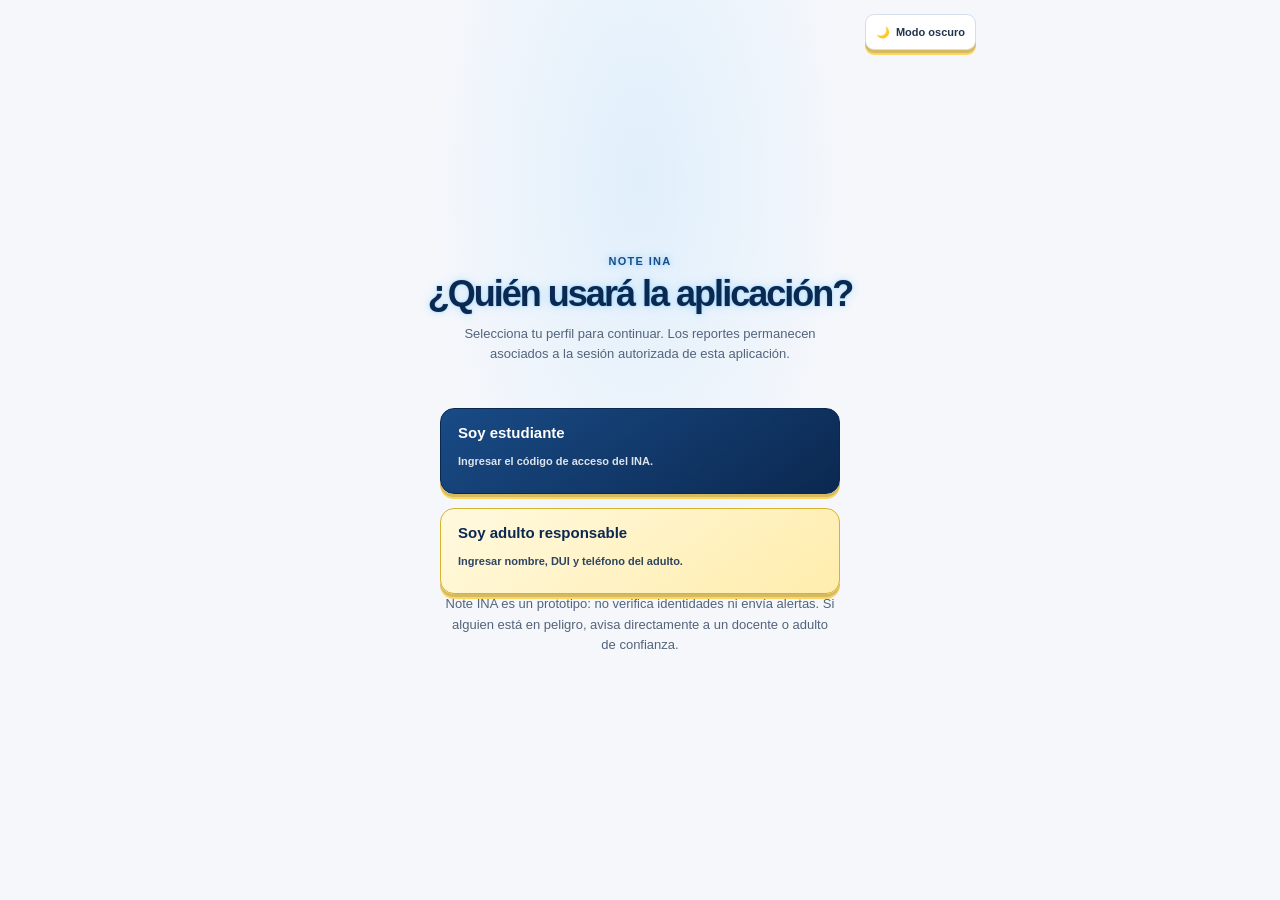
==== index.html @ e7e2a754 "Publish Note INA mobile app Upload the mobile-ready app and GitHub Pages setup instructions." ====
<!doctype html>
<html lang="es">
  <head>
    <meta charset="utf-8">
    <meta name="viewport" content="width=device-width, initial-scale=1">
    <meta name="theme-color" content="#123b70">
    <meta name="description" content="Registra y consulta reportes de problemas en el Instituto Nacional de Apopa.">
    <title>Note INA | Instituto Nacional de Apopa</title>
<style>
:root {
  color-scheme: light;
  font-family: "DM Sans", "Segoe UI", sans-serif;
  color: #17243a;
  background: #f5f7fb;
  font-synthesis: none;
  text-rendering: optimizeLegibility;
  --blue: #123b70;
  --blue-dark: #0b2850;
  --yellow: #ffc928;
  --neon-blue: #28a9ff;
  --neon-yellow: #ffe15a;
  --muted: #65738a;
  --line: #e5eaf1;
  --white: #fff;
}

:root[data-theme="dark"] {
  color-scheme: dark;
  color: #e7edf7;
  background: #0c1422;
  --blue: #70baff;
  --muted: #a6b5c9;
  --line: #2a384c;
  --white: #151f30;
}

* {
  box-sizing: border-box;
}

body {
  min-width: 320px;
  margin: 0;
}

button,
select,
textarea {
  font: inherit;
}

button {
  cursor: pointer;
  box-shadow: 0 3px 0 rgb(11 40 80 / 16%), 0 5px 0 rgb(255 201 40 / 72%);
  transform-style: preserve-3d;
  transition: transform 160ms ease, box-shadow 160ms ease, filter 160ms ease;
}

a[href] {
  transform-style: preserve-3d;
  transition: transform 160ms ease, filter 160ms ease;
}

button:disabled {
  box-shadow: none;
}

button:focus-visible {
  outline: 3px solid var(--blue);
  outline-offset: 3px;
}

a[href]:focus-visible {
  outline: 3px solid var(--blue);
  outline-offset: 3px;
}

button:not(:disabled):hover {
  filter: brightness(1.04);
  transform: perspective(650px) translateY(-2px) rotateX(4deg);
}

a[href]:hover {
  filter: brightness(1.04);
  transform: perspective(650px) translateY(-2px) rotateX(4deg);
}

button:not(:disabled):active {
  filter: brightness(0.97);
  transform: perspective(650px) translateY(2px) rotateX(-7deg) scale(0.98);
  transition-duration: 70ms;
}

a[href]:active {
  filter: brightness(0.97);
  transform: perspective(650px) translateY(2px) rotateX(-7deg) scale(0.98);
}

button.action-feedback:not(:disabled),
a.action-feedback {
  animation: button-tap-3d 360ms ease-out;
}

@keyframes button-tap-3d {
  0% {
    transform: perspective(650px) translateY(1px) rotateX(-8deg) scale(0.98);
  }

  55% {
    transform: perspective(650px) translateY(-3px) rotateX(5deg) scale(1.015);
  }

  100% {
    transform: perspective(650px) translateY(0) rotateX(0) scale(1);
  }
}

.splash-screen {
  position: fixed;
  z-index: 10;
  inset: 0;
  overflow: hidden;
  display: flex;
  flex-direction: column;
  align-items: center;
  justify-content: center;
  background:
    radial-gradient(ellipse at 50% 43%, rgb(26 79 136 / 72%), transparent 37%),
    radial-gradient(ellipse at 50% 100%, rgb(15 55 102 / 82%), transparent 50%),
    linear-gradient(155deg, #0b2850, #071d38 75%);
  color: #fff;
  perspective: 1000px;
}

.role-screen {
  position: relative;
  display: flex;
  min-height: 100vh;
  flex-direction: column;
  align-items: center;
  justify-content: center;
  padding: 64px 18px 32px;
  background:
    radial-gradient(ellipse at 50% 20%, rgb(40 169 255 / 10%), transparent 42%),
    #f5f7fb;
  text-align: center;
}

.role-screen[hidden] {
  display: none;
}

.role-screen > .theme-toggle {
  position: absolute;
  top: max(14px, env(safe-area-inset-top));
  right: max(14px, env(safe-area-inset-right));
}

.role-screen h1 {
  margin-bottom: 10px;
  font-size: clamp(27px, 7vw, 36px);
}

.role-screen > p:not(.eyebrow) {
  max-width: 390px;
  margin: 0 0 22px;
  color: #53647b;
  font-size: 13px;
  line-height: 1.55;
}

.role-choice-list {
  display: grid;
  width: min(100%, 400px);
  gap: 14px;
}

.role-choice {
  display: grid;
  min-height: 86px;
  justify-items: start;
  gap: 5px;
  padding: 15px 17px;
  border: 1px solid #d6b22e;
  border-radius: 14px;
  background: linear-gradient(145deg, #fff9df, #ffedac);
  color: var(--blue-dark);
  text-align: left;
}

.role-choice[data-select-role="student"] {
  border-color: #0b2850;
  background: linear-gradient(145deg, #194b86, var(--blue-dark));
  color: #fff;
}

.role-choice strong {
  font-size: 15px;
}

.role-choice span {
  font-size: 11px;
  font-weight: 600;
  line-height: 1.45;
  opacity: 0.86;
}

.role-note {
  max-width: 400px;
  margin: 18px 0 0;
  color: #65738a;
  font-size: 10px;
  line-height: 1.5;
}

.splash-screen::before,
.splash-screen::after {
  position: absolute;
  top: calc(50% - 65px);
  left: 50%;
  width: 220px;
  height: 220px;
  border: 1px solid rgb(255 201 40 / 22%);
  border-radius: 50%;
  content: "";
  pointer-events: none;
  transform: translate(-50%, -50%);
}

.splash-screen::before {
  box-shadow: 0 0 55px rgb(255 201 40 / 12%), inset 0 0 45px rgb(255 201 40 / 8%);
  animation: splash-ring-breathe 3.2s ease-in-out infinite;
}

.splash-screen::after {
  width: 188px;
  height: 188px;
  border-color: rgb(255 255 255 / 15%);
  animation: splash-ring-rotate 12s linear infinite;
}

.splash-screen > * {
  position: relative;
  z-index: 1;
}

.splash-screen img {
  width: 82px;
  height: auto;
  margin: 0 0 12px;
  border-radius: 0;
  background: transparent;
  filter:
    drop-shadow(0 9px 0 rgb(4 18 38 / 40%))
    drop-shadow(0 14px 13px rgb(0 0 0 / 32%))
    drop-shadow(0 0 15px rgb(255 201 40 / 25%));
  animation: splash-logo-float 3.2s ease-in-out infinite;
  transform-style: preserve-3d;
}

.splash-screen[hidden] {
  display: none;
}

.splash-screen strong {
  font-family: Manrope, sans-serif;
  font-size: 25px;
  letter-spacing: 0.01em;
  text-shadow:
    0 0 5px rgb(255 255 255 / 55%),
    0 0 13px rgb(40 169 255 / 72%),
    0 0 25px rgb(40 169 255 / 42%),
    0 3px 0 rgb(0 0 0 / 18%);
}

.splash-screen > span {
  margin-top: 5px;
  color: #e2edff;
  font-size: 12px;
  text-shadow: 0 0 8px rgb(40 169 255 / 72%), 0 0 17px rgb(40 169 255 / 35%);
}

.splash-message {
  min-height: 36px;
  max-width: min(290px, calc(100vw - 40px));
  margin: 22px 0 0;
  color: #fff3c4;
  font-size: 13px;
  font-weight: 700;
  line-height: 1.45;
  text-align: center;
  text-wrap: balance;
  text-shadow:
    0 0 5px rgb(255 255 255 / 32%),
    0 0 12px rgb(255 201 40 / 72%),
    0 0 24px rgb(255 201 40 / 35%);
  animation: splash-message-in 500ms ease both;
}

.splash-message.is-changing {
  animation: splash-message-in 500ms ease both;
}

.loading-track {
  width: 160px;
  height: 5px;
  margin-top: 20px;
  overflow: hidden;
  border: 1px solid rgb(255 255 255 / 16%);
  border-radius: 8px;
  background: rgb(255 255 255 / 20%);
  box-shadow: 0 5px 16px rgb(0 0 0 / 18%);
}

.loading-track span {
  display: block;
  width: 100%;
  height: 100%;
  transform: scaleX(0);
  transform-origin: left;
  animation: loading-progress 2.25s cubic-bezier(0.22, 0.61, 0.36, 1) forwards;
  background: linear-gradient(90deg, #ffb800, #ffe27a, #ffc928);
  box-shadow: 0 0 12px rgb(255 201 40 / 70%);
}

@keyframes loading-progress {
  to {
    transform: scaleX(1);
  }
}

@keyframes splash-logo-float {
  0%,
  100% {
    transform: translateY(0) rotateY(-8deg) rotateX(2deg);
  }

  50% {
    transform: translateY(-7px) rotateY(8deg) rotateX(-2deg);
  }
}

@keyframes splash-ring-breathe {
  50% {
    opacity: 0.45;
    transform: translate(-50%, -50%) scale(1.08);
  }
}

@keyframes splash-ring-rotate {
  to {
    transform: translate(-50%, -50%) rotate(360deg);
  }
}

@keyframes splash-message-in {
  from {
    opacity: 0;
    transform: translateY(7px) rotateX(-12deg);
  }

  to {
    opacity: 1;
    transform: translateY(0) rotateX(0);
  }
}

.access-screen {
  display: flex;
  min-height: 100vh;
  flex-direction: column;
  align-items: center;
  justify-content: center;
  padding: 36px 18px;
}

main.access-screen {
  width: 100%;
  max-width: none;
  margin: 0;
}

.access-screen[hidden] {
  display: none;
}

.access-screen > img {
  width: 58px;
  height: auto;
  margin-bottom: 20px;
  border-radius: 0;
  background: transparent;
  filter: drop-shadow(0 3px 9px rgb(18 59 112 / 18%));
}

.access-screen > .eyebrow {
  margin-bottom: 7px;
  color: #174e89;
  text-shadow: 0 0 5px rgb(40 169 255 / 42%), 0 0 13px rgb(40 169 255 / 22%);
  text-align: center;
}

.access-screen > h1 {
  margin-bottom: 10px;
  font-size: clamp(28px, 7vw, 38px);
  color: #0b2850;
  text-shadow:
    0 0 2px rgb(40 169 255 / 50%),
    0 0 9px rgb(40 169 255 / 36%),
    0 0 19px rgb(40 169 255 / 20%);
  text-align: center;
}

.access-description {
  max-width: 390px;
  margin: 0 0 23px;
  color: #53647b;
  font-size: 13px;
  line-height: 1.6;
  text-shadow: 0 0 8px rgb(40 169 255 / 19%);
  text-align: center;
}

.access-card,
.teacher-access {
  width: min(100%, 430px);
  padding: 21px;
  border: 1px solid #e5eaf1;
  border-radius: 15px;
  background: #fff;
  box-shadow: 0 10px 32px rgb(22 46 80 / 5%);
}

.access-card input {
  width: 100%;
  height: 47px;
  margin: 0 0 9px;
  padding: 0 13px;
  border: 1px solid #dce3ec;
  border-radius: 10px;
  outline: 0;
  font: inherit;
  font-size: 13px;
}

.access-profile-fields[hidden] {
  display: none;
}

.access-profile-fields .field-label {
  margin-top: 11px;
}

.access-profile-fields .field-label:first-child {
  margin-top: 0;
}

.access-login-fields {
  margin-top: 16px;
  padding-top: 14px;
  border-top: 1px solid var(--line);
}

.access-login-fields .field-label {
  margin-top: 0;
}

.access-back-button {
  margin-top: 11px;
  padding: 7px 10px;
  border: 1px solid #d5deea;
  border-radius: 8px;
  background: #fff;
  color: #52647d;
  font-size: 10px;
  font-weight: 800;
}

.access-card input:focus {
  border-color: #5d83b3;
  box-shadow: 0 0 0 3px rgb(44 97 159 / 12%);
}

.access-hint {
  margin: 0 0 16px;
  color: #78869a;
  font-size: 10px;
  line-height: 1.55;
}

.teacher-access {
  display: flex;
  align-items: flex-start;
  gap: 11px;
  margin-top: 13px;
  background: #f8fafd;
  box-shadow: none;
}

.teacher-lock {
  font-size: 17px;
}

.teacher-access h2 {
  margin: 0 0 5px;
  color: #344660;
  font-size: 13px;
}

.teacher-access p {
  margin: 0;
  color: #718096;
  font-size: 10px;
  line-height: 1.55;
}

.teacher-open-button {
  margin-top: 10px;
  padding: 8px 10px;
  border: 1px solid #e9c444;
  border-radius: 8px;
  background: linear-gradient(145deg, #fff9df, #ffedac);
  color: var(--blue-dark);
  font: inherit;
  font-size: 11px;
  font-weight: 800;
}

.pending-tag {
  flex: 0 0 auto;
  padding: 4px 7px;
  border-radius: 12px;
  background: #fff4d4;
  color: #805b00;
  font-size: 9px;
  font-weight: 800;
}

.prototype-note {
  max-width: 430px;
  margin: 14px 0 0;
  color: #7b8798;
  font-size: 10px;
  line-height: 1.5;
  text-align: center;
}

.qr-access-card {
  display: grid;
  grid-template-columns: 120px minmax(0, 1fr);
  align-items: center;
  gap: 16px;
  width: min(100%, 430px);
  margin-top: 14px;
  padding: 16px;
  border: 1px solid #e5eaf1;
  border-radius: 15px;
  background: #fff;
  box-shadow: 0 10px 32px rgb(22 46 80 / 5%);
  text-align: left;
}

.qr-image-frame {
  display: grid;
  width: 120px;
  height: 120px;
  place-items: center;
  border: 1px solid #e5eaf1;
  border-radius: 10px;
  background: #fff;
}

.qr-image-frame img {
  display: block;
  width: 110px;
  height: 110px;
  image-rendering: pixelated;
}

.qr-image-frame img[hidden] {
  display: none;
}

.qr-placeholder {
  padding: 9px;
  color: #65738a;
  font-size: 9px;
  line-height: 1.45;
  text-align: center;
}

.qr-card-copy h2 {
  margin: 0 0 6px;
  color: #20344f;
  font-size: 14px;
}

.qr-card-copy p {
  margin: 0;
  color: #65738a;
  font-size: 10px;
  line-height: 1.55;
}

.qr-url-field {
  width: 100%;
  min-width: 0;
  margin-top: 8px;
  padding: 7px 8px;
  border: 1px solid #dce3ec;
  border-radius: 7px;
  color: #52647d;
  font: inherit;
  font-size: 9px;
}

.qr-copy-button {
  min-height: 34px;
  margin-top: 7px;
  padding: 7px 9px;
  border: 1px solid #b7cbe1;
  border-radius: 8px;
  background: #f4f8fc;
  color: #204e80;
  font-size: 10px;
  font-weight: 800;
}

.qr-status {
  min-height: 0;
  margin-top: 7px !important;
  color: #65738a !important;
  font-size: 9px !important;
}

.qr-status.is-error {
  color: #b42332 !important;
}

.site-header {
  height: 76px;
  padding: 0 max(22px, calc((100% - 1040px) / 2));
  display: flex;
  align-items: center;
  justify-content: space-between;
  background: var(--white);
  border-bottom: 1px solid #edf0f5;
}

.brand {
  display: inline-flex;
  align-items: center;
  gap: 11px;
  color: inherit;
  text-decoration: none;
}

.brand img {
  display: block;
  width: 44px;
  height: auto;
  object-fit: contain;
}

.brand span {
  display: grid;
  gap: 2px;
}

.brand strong {
  color: var(--blue-dark);
  font-family: Manrope, sans-serif;
  font-size: 16px;
  line-height: 1.1;
  text-shadow: 0 0 8px rgb(40 169 255 / 24%);
}

.brand small {
  color: var(--muted);
  font-size: 11px;
}

.header-tag {
  padding: 8px 12px;
  border-radius: 20px;
  background: #f0f4fa;
  color: var(--blue);
  font-size: 12px;
  font-weight: 700;
}

.header-actions {
  display: flex;
  align-items: center;
  gap: 10px;
}

.sign-out-button {
  padding: 7px 10px;
  border: 1px solid #f0ca53;
  border-radius: 8px;
  background: linear-gradient(145deg, #fff9df, #ffedac);
  color: var(--blue-dark);
  font-size: 11px;
  font-weight: 700;
}

.theme-toggle {
  display: inline-flex;
  min-height: 36px;
  align-items: center;
  justify-content: center;
  gap: 6px;
  padding: 7px 10px;
  border: 1px solid #d5deea;
  border-radius: 9px;
  background: #fff;
  color: #20344f;
  font-size: 11px;
  font-weight: 800;
  white-space: nowrap;
}

.access-screen > .theme-toggle {
  position: fixed;
  z-index: 2;
  top: max(14px, env(safe-area-inset-top));
  right: max(14px, env(safe-area-inset-right));
}

main {
  width: min(100% - 32px, 700px);
  margin: 0 auto;
}

.intro {
  padding: 44px 8px 25px;
}

.eyebrow {
  margin: 0 0 8px;
  color: #174e89;
  font-size: 11px;
  font-weight: 800;
  letter-spacing: 0.12em;
  text-transform: uppercase;
  text-shadow: 0 0 5px rgb(40 169 255 / 34%), 0 0 12px rgb(40 169 255 / 18%);
}

h1,
h2,
p {
  margin-top: 0;
}

h1,
h2 {
  font-family: Manrope, "Segoe UI", sans-serif;
}

h1 {
  margin-bottom: 12px;
  color: var(--blue-dark);
  font-size: clamp(34px, 8vw, 48px);
  letter-spacing: -0.055em;
  line-height: 1.08;
  text-shadow:
    0 0 2px rgb(40 169 255 / 48%),
    0 0 10px rgb(40 169 255 / 28%);
}

h1 span {
  color: #286fba;
  text-shadow:
    0 0 3px rgb(40 169 255 / 58%),
    0 0 12px rgb(40 169 255 / 32%);
}

.intro > p:last-child {
  max-width: 520px;
  margin-bottom: 0;
  color: #4e6078;
  font-size: 15px;
  line-height: 1.6;
  text-shadow: 0 0 9px rgb(40 169 255 / 17%);
}

.notice {
  display: flex;
  align-items: flex-start;
  gap: 12px;
  padding: 14px 16px;
  border: 1px solid #f4d77e;
  border-radius: 14px;
  background: #fff9e8;
  color: #624a0b;
}

.notice-icon {
  display: grid;
  width: 23px;
  height: 23px;
  flex: 0 0 23px;
  place-items: center;
  border-radius: 50%;
  background: var(--yellow);
  color: #332600;
  font-weight: 800;
}

.notice p {
  margin: 0;
  font-size: 12px;
  line-height: 1.55;
}

.notice strong {
  display: block;
  margin-bottom: 2px;
}

.tabs {
  display: flex;
  gap: 23px;
  margin-top: 29px;
  border-bottom: 1px solid var(--line);
}

.tab {
  display: inline-flex;
  align-items: center;
  gap: 8px;
  min-height: 44px;
  padding: 0 2px 12px;
  border: 0;
  border-bottom: 3px solid transparent;
  background: none;
  color: #7b8798;
  font-size: 13px;
  font-weight: 700;
  box-shadow: none;
  transform-style: preserve-3d;
  transition: color 160ms ease, transform 160ms ease, border-color 160ms ease;
}

.tab:active {
  transform: perspective(500px) rotateX(-8deg) translateY(2px);
}

.tab.action-feedback {
  animation: button-tap-3d 360ms ease-out;
}

.tab.is-active {
  border-bottom-color: var(--yellow);
  color: var(--blue-dark);
}

.tab-count {
  display: inline-grid;
  min-width: 21px;
  height: 21px;
  place-items: center;
  padding: 0 5px;
  border-radius: 12px;
  background: #eef2f8;
  color: var(--blue);
  font-size: 11px;
}

.panel {
  margin: 20px 0 50px;
  padding: 27px 28px 29px;
  border: 1px solid #e9edf3;
  border-radius: 19px;
  background: var(--white);
  box-shadow: 0 12px 35px rgb(22 46 80 / 5%);
}

.section-heading {
  display: flex;
  align-items: flex-start;
  justify-content: space-between;
  margin-bottom: 23px;
}

.section-heading h2 {
  margin: 0;
  color: #162d4d;
  font-size: 21px;
  letter-spacing: -0.035em;
  text-shadow: 0 0 7px rgb(40 169 255 / 22%);
}

.reporting-date {
  margin: 6px 0 0;
  color: #718096;
  font-size: 11px;
  font-weight: 600;
}

.step-mark {
  color: #dce3ed;
  font-family: Manrope, sans-serif;
  font-size: 23px;
  font-weight: 800;
}

.field-label,
.severity-field legend {
  display: block;
  margin: 0 0 8px;
  color: #273852;
  font-size: 12px;
  font-weight: 700;
}

select,
textarea {
  width: 100%;
  margin-bottom: 17px;
  border: 1px solid #dce3ec;
  border-radius: 10px;
  outline: 0;
  background: var(--white);
  color: #25354b;
  font-size: 13px;
  transition: border-color 0.15s, box-shadow 0.15s;
}

select,
textarea,
.access-card input {
  font-family: "DM Sans", "Segoe UI", sans-serif;
}

select {
  height: 47px;
  padding: 0 13px;
}

textarea {
  min-height: 98px;
  padding: 12px 13px;
  resize: vertical;
  line-height: 1.5;
}

select:focus,
textarea:focus {
  border-color: #5d83b3;
  box-shadow: 0 0 0 3px rgb(44 97 159 / 12%);
}

textarea::placeholder {
  color: #97a2b0;
}

.suggest-button {
  margin: -8px 0 9px;
  padding: 8px 10px;
  border: 1px solid #e9c444;
  border-radius: 8px;
  background: linear-gradient(145deg, #fff9df, #ffedac);
  color: var(--blue-dark);
  font-size: 11px;
  font-weight: 800;
}

.assistant-note,
.access-hint {
  color: #78869a;
  font-size: 10px;
  line-height: 1.55;
}

.assistant-note {
  margin: 0 0 20px;
}

.file-input {
  display: block;
  width: 100%;
  margin: 0 0 8px;
  padding: 10px;
  border: 1px dashed #bdc9d8;
  border-radius: 10px;
  background: #f8fafd;
  color: #52647d;
  font: inherit;
  font-size: 11px;
}

.photo-actions {
  display: grid;
  grid-template-columns: repeat(2, minmax(0, 1fr));
  gap: 9px;
  margin: 0 0 8px;
}

.photo-action-button {
  min-height: 43px;
  padding: 9px 12px;
  border: 1px solid #d8b52f;
  border-radius: 9px;
  background: linear-gradient(145deg, #fff9df, #ffe99a);
  color: var(--blue-dark);
  font-size: 11px;
  font-weight: 800;
}

#open-camera {
  border-color: var(--blue);
  background: linear-gradient(145deg, #194b86, var(--blue-dark));
  color: #fff;
}

.photo-action-button:disabled {
  cursor: wait;
  opacity: 0.65;
}

.camera-dialog {
  width: min(100% - 24px, 480px);
  max-height: min(90vh, 760px);
  padding: 20px;
  border: 1px solid #e5eaf1;
  border-radius: 16px;
  background: #fff;
  color: #17243a;
  box-shadow: 0 18px 60px rgb(11 40 80 / 25%);
}

.camera-dialog::backdrop {
  background: rgb(11 28 50 / 68%);
}

.camera-dialog-header {
  display: flex;
  align-items: flex-start;
  justify-content: space-between;
  gap: 12px;
}

.camera-dialog-header h2 {
  margin: 0 0 5px;
  color: var(--blue-dark);
  font-size: 19px;
}

.camera-dialog-header p,
.camera-status {
  color: #65738a;
  font-size: 11px;
  line-height: 1.5;
}

.camera-dialog-header p {
  margin: 0 0 14px;
}

.camera-close-button {
  min-width: 42px;
  min-height: 42px;
  border: 1px solid #e9c444;
  border-radius: 9px;
  background: linear-gradient(145deg, #fff9df, #ffedac);
  color: var(--blue-dark);
  font-size: 19px;
}

.camera-preview {
  position: relative;
  display: grid;
  min-height: 180px;
  max-height: 55vh;
  overflow: hidden;
  place-items: center;
  border-radius: 12px;
  background: #101722;
}

.camera-preview video {
  display: block;
  width: 100%;
  max-height: 55vh;
  object-fit: contain;
}

.camera-placeholder {
  padding: 20px;
  color: #fff;
  font-size: 12px;
  text-align: center;
}

.camera-status {
  min-height: 17px;
  margin: 10px 0;
}

.camera-status.is-error {
  color: #b42332;
  font-weight: 700;
}

.camera-dialog-actions {
  display: grid;
  grid-template-columns: 1fr 1fr;
  gap: 9px;
}

.camera-dialog-actions .button {
  min-height: 43px;
  font-size: 12px;
}

.camera-dialog-actions .button:disabled {
  cursor: not-allowed;
}

.needs-help-field {
  border-color: #f1c9c9;
  background: #fff8f7;
}

.needs-help-badge {
  flex: 0 0 auto;
  padding: 5px 8px;
  border-radius: 20px;
  background: #fff0ef;
  color: #a6222d;
  font-size: 10px;
  font-weight: 800;
}

.file-input:focus-visible,
.suggest-button:focus-visible,
.sign-out-button:focus-visible,
.whatsapp-link:focus-visible,
.share-photo-button:focus-visible,
.remove-photo:focus-visible {
  outline: 3px solid #658bb8;
  outline-offset: 2px;
}

.photo-preview-list,
.report-photo-grid {
  display: flex;
  flex-wrap: wrap;
  gap: 9px;
}

.photo-preview-list {
  margin: -3px 0 19px;
}

.photo-preview {
  position: relative;
  width: 78px;
  height: 78px;
}

.photo-preview img,
.report-photo-grid img {
  display: block;
  width: 78px;
  height: 78px;
  border: 1px solid #e4eaf1;
  border-radius: 9px;
  object-fit: cover;
}

.remove-photo {
  position: absolute;
  right: 3px;
  bottom: 3px;
  padding: 4px 6px;
  border: 0;
  border-radius: 6px;
  background: rgb(11 40 80 / 88%);
  color: white;
  font-size: 9px;
  font-weight: 700;
}

.access-hint {
  margin: -2px 0 12px;
}

.field-hint {
  display: flex;
  justify-content: space-between;
  gap: 10px;
  margin: -11px 1px 21px;
  color: #78869a;
  font-size: 10px;
}

.severity-field {
  margin: 0;
  padding: 0;
  border: 0;
}

.severity-options {
  display: grid;
  grid-template-columns: repeat(4, minmax(0, 1fr));
  gap: 9px;
  margin-top: 12px;
}

.severity-option {
  position: relative;
  cursor: pointer;
}

.severity-option input {
  position: absolute;
  width: 1px;
  height: 1px;
  opacity: 0;
}

.severity-card {
  display: flex;
  min-height: 83px;
  flex-direction: column;
  justify-content: center;
  padding: 10px;
  border: 1px solid #e6eaf0;
  border-radius: 11px;
  background: #fff;
  transition: border-color 0.15s, box-shadow 0.15s, transform 0.15s;
}

.severity-option input:checked + .severity-card {
  border-color: var(--blue);
  box-shadow: 0 0 0 2px rgb(255 201 40 / 65%), 0 5px 0 rgb(18 59 112 / 12%);
  transform: perspective(500px) translateY(-2px) rotateX(2deg);
}

.severity-option input:focus-visible + .severity-card {
  outline: 3px solid #345f96;
  outline-offset: 2px;
}

.severity-dot {
  width: 9px;
  height: 9px;
  margin-bottom: 7px;
  border-radius: 50%;
  background: currentColor;
}

.severity-card strong {
  font-size: 12px;
}

.severity-card small {
  margin-top: 3px;
  color: #78869a;
  font-size: 9px;
  line-height: 1.25;
}

.severity-low {
  color: #167348;
}

.severity-medium {
  color: #9a6900;
}

.severity-critical {
  color: #bd3037;
}

.severity-danger {
  color: #861d29;
}

.privacy-note {
  display: flex;
  gap: 8px;
  margin: 20px 0 16px;
  color: #67768b;
  font-size: 11px;
  line-height: 1.5;
}

.privacy-note span {
  flex: 0 0 auto;
}

.button {
  display: flex;
  width: 100%;
  min-height: 49px;
  align-items: center;
  justify-content: center;
  gap: 10px;
  border: 0;
  border-radius: 10px;
  font-size: 14px;
  font-weight: 800;
  transition: background 0.15s, transform 0.16s ease, box-shadow 0.16s ease;
}

.button-primary {
  border: 1px solid #08254a;
  background: linear-gradient(145deg, #194b86, var(--blue-dark));
  color: #fff;
  text-shadow: 0 0 5px rgb(255 255 255 / 55%), 0 0 12px rgb(40 169 255 / 58%);
  box-shadow: 0 4px 0 #071d38, 0 6px 0 var(--yellow), 0 10px 18px rgb(11 40 80 / 18%);
}

.button-primary:not(:disabled):hover {
  background: linear-gradient(145deg, #205995, #0b2850);
  box-shadow: 0 6px 0 #071d38, 0 8px 0 var(--yellow), 0 13px 20px rgb(11 40 80 / 20%);
}

.button:disabled {
  cursor: wait;
  opacity: 0.72;
}

.button-primary:disabled {
  box-shadow: none;
}

.form-message {
  min-height: 0;
  margin: 0;
  color: #176943;
  font-size: 12px;
  font-weight: 700;
  text-align: center;
}

.form-message:not(:empty) {
  padding-top: 12px;
}

.form-message.is-error {
  color: #b42332;
}

.local-note {
  margin: -11px 0 18px;
  color: #6b7789;
  font-size: 12px;
  line-height: 1.55;
}

.archive-count-note {
  margin: -7px 0 18px;
  color: #52647d;
  font-size: 10px;
  line-height: 1.5;
}

.archive-count-note strong {
  color: var(--blue);
}

.workflow-block {
  margin: 0 0 19px;
  padding: 14px;
  border: 1px solid #e6ebf2;
  border-radius: 12px;
  background: #f8fafd;
}

.workflow-label {
  margin: 0 0 11px;
  color: #344660;
  font-size: 11px;
  font-weight: 800;
}

.workflow-steps {
  display: grid;
  grid-template-columns: repeat(4, minmax(0, 1fr));
  gap: 7px;
  margin: 0;
  padding: 0;
  list-style: none;
}

.workflow-steps li {
  display: flex;
  align-items: center;
  gap: 5px;
  color: #53647b;
  font-size: 9px;
  font-weight: 700;
}

.workflow-steps li span {
  display: grid;
  width: 20px;
  height: 20px;
  flex: 0 0 20px;
  place-items: center;
  border-radius: 50%;
  background: #e5edf7;
  color: var(--blue);
  font-size: 9px;
}

.workflow-caption {
  margin: 10px 0 0;
  color: #77859a;
  font-size: 10px;
  line-height: 1.5;
}

.filter-row {
  display: flex;
  flex-wrap: wrap;
  gap: 7px;
  padding-bottom: 17px;
  border-bottom: 1px solid var(--line);
}

.filter-chip {
  padding: 7px 11px;
  border: 1px solid #e3e8ef;
  border-radius: 20px;
  background: #fff;
  color: #596980;
  font-size: 11px;
  font-weight: 700;
}

.filter-chip.is-selected {
  border-color: var(--blue-dark);
  background: linear-gradient(145deg, #194b86, var(--blue-dark));
  color: #fff;
  box-shadow: inset 0 -3px 0 var(--yellow), 0 3px 0 rgb(11 40 80 / 16%);
}

.report-list {
  display: grid;
  gap: 12px;
  padding-top: 15px;
}

.report-card {
  padding: 16px;
  border: 1px solid #e8ecf2;
  border-left: 4px solid var(--level-color);
  border-radius: 12px;
  background: #fff;
}

.report-card-top {
  display: flex;
  align-items: center;
  justify-content: space-between;
  gap: 10px;
}

.report-card h3 {
  margin: 0;
  color: #20344f;
  font-size: 14px;
}

.level-badge {
  flex: 0 0 auto;
  padding: 5px 8px;
  border-radius: 20px;
  background: var(--level-bg);
  color: var(--level-color);
  font-size: 10px;
  font-weight: 800;
}

.report-meta {
  margin: 8px 0;
  color: #718096;
  font-size: 10px;
}

.report-status {
  margin: 9px 0 -3px;
  color: #365a83;
  font-size: 10px;
  font-weight: 700;
}

.sync-status {
  margin: 7px 0;
  font-size: 10px;
  font-weight: 700;
}

.sync-pending {
  color: #805b00;
}

.sync-success {
  color: #176943;
}

.sync-error {
  color: #b42332;
}

.photo-unavailable {
  display: grid;
  width: 120px;
  min-height: 65px;
  place-items: center;
  border: 1px dashed #ccd5e1;
  border-radius: 9px;
  color: #718096;
  font-size: 10px;
}

.report-description {
  margin: 0;
  color: #45556b;
  font-size: 12px;
  line-height: 1.55;
  overflow-wrap: anywhere;
}

.report-code {
  display: inline-block;
  margin-top: 12px;
  color: #7a8798;
  font-size: 10px;
  font-weight: 700;
}

.report-photo-grid {
  margin-top: 12px;
}

.report-sharing {
  margin-top: 12px;
}

.share-photo-button {
  width: 100%;
  min-height: 39px;
  padding: 8px 12px;
  border: 1px solid #d8b52f;
  border-radius: 9px;
  background: linear-gradient(145deg, #fff9df, #ffedac);
  color: var(--blue-dark);
  font-size: 11px;
  font-weight: 800;
}

.whatsapp-links {
  display: flex;
  flex-wrap: wrap;
  gap: 8px;
  margin-top: 11px;
}

.whatsapp-link {
  display: inline-flex;
  min-height: 36px;
  align-items: center;
  justify-content: center;
  padding: 8px 10px;
  border: 1px solid #b9dfca;
  border-radius: 8px;
  background: #eef9f2;
  color: #176943;
  font-size: 10px;
  font-weight: 800;
  text-decoration: none;
}

.empty-state {
  padding: 30px 14px;
  color: #728096;
  text-align: center;
}

.empty-state strong {
  display: block;
  margin-bottom: 5px;
  color: #293b54;
  font-size: 14px;
}

.empty-state p {
  margin: 0;
  font-size: 12px;
}

.teacher-main {
  width: min(100% - 32px, 1120px);
  min-height: calc(100vh - 181px);
  padding-top: 38px;
}

.teacher-login {
  width: min(100%, 480px);
  margin: 7vh auto 54px;
}

.teacher-login h1,
.dashboard-title-row h1 {
  margin-bottom: 10px;
  color: var(--blue-dark);
  font-size: clamp(30px, 5vw, 42px);
}

.teacher-copy {
  max-width: 670px;
  color: #65738a;
  font-size: 13px;
  line-height: 1.6;
}

.dashboard-title-row {
  display: flex;
  align-items: flex-start;
  justify-content: space-between;
  gap: 18px;
  margin-bottom: 22px;
}

.dashboard-stats {
  display: grid;
  grid-template-columns: repeat(3, minmax(0, 1fr));
  gap: 12px;
  margin: 20px 0;
}

.stat-card {
  display: grid;
  gap: 8px;
  padding: 16px 18px;
  border: 1px solid #e5eaf1;
  border-radius: 13px;
  background: #fff;
}

.stat-card span {
  color: #66768c;
  font-size: 11px;
  font-weight: 600;
}

.stat-card strong {
  color: var(--blue-dark);
  font-size: 25px;
}

.teacher-filters {
  display: grid;
  grid-template-columns: 1fr 1fr 1.2fr 1.5fr 1.7fr auto;
  align-items: end;
  gap: 10px;
  margin: 0 0 19px;
  padding: 17px;
  border: 1px solid #e5eaf1;
  border-radius: 14px;
  background: #fff;
}

.filter-field {
  min-width: 0;
}

.filter-field label {
  display: block;
  margin: 0 0 6px;
  color: #364963;
  font-size: 10px;
  font-weight: 700;
}

.filter-field input,
.filter-field select,
.teacher-status-row select {
  width: 100%;
  min-width: 0;
  height: 40px;
  margin: 0;
  padding: 0 9px;
  border: 1px solid #dce3ec;
  border-radius: 8px;
  background: #fff;
  color: #25354b;
  font: inherit;
  font-size: 11px;
}

.filter-submit {
  min-height: 40px;
  padding: 0 13px;
  font-size: 11px;
  white-space: nowrap;
}

.teacher-report-list {
  display: grid;
  gap: 12px;
}

.teacher-report-card {
  padding: 18px;
}

.teacher-report-heading,
.teacher-status-row {
  display: flex;
  align-items: center;
  justify-content: space-between;
  gap: 12px;
}

.teacher-report-heading h2 {
  margin: 0;
  color: #20344f;
  font-size: 16px;
}

.teacher-student-ref {
  margin: 5px 0 10px;
  color: #77859a;
  font-size: 10px;
  overflow-wrap: anywhere;
}

.teacher-status-row {
  flex-wrap: wrap;
  margin-top: 13px;
}

.teacher-status-row .report-status {
  margin: 0;
}

.teacher-status-row select {
  width: min(100%, 180px);
}

.teacher-photo-actions {
  display: flex;
  flex-wrap: wrap;
  gap: 8px;
  margin-top: 12px;
}

.teacher-photo-button {
  min-height: 37px;
  padding: 7px 10px;
  border: 1px solid #d8b52f;
  border-radius: 8px;
  background: linear-gradient(145deg, #fff9df, #ffedac);
  color: var(--blue-dark);
  font-size: 10px;
  font-weight: 800;
}

.teacher-photo-button:disabled {
  opacity: 0.6;
}

.teacher-error {
  margin: 0 0 12px;
  color: #b42332;
  font-size: 12px;
}

.pagination {
  display: flex;
  align-items: center;
  justify-content: center;
  gap: 14px;
  margin: 19px 0 45px;
  color: #65738a;
  font-size: 11px;
}

.pagination button:disabled {
  cursor: default;
  opacity: 0.5;
}

.level-badge.level-bajo {
  color: #167348;
  background: #e8f6ee;
}

.level-badge.level-medio {
  color: #9a6900;
  background: #fff5d6;
}

.level-badge.level-critico {
  color: #bd3037;
  background: #fff0ef;
}

.level-badge.level-peligro {
  color: #861d29;
  background: #fce9eb;
}

.report-flag-field {
  display: flex;
  align-items: flex-start;
  gap: 10px;
  margin: 2px 0 18px;
  padding: 13px;
  border: 1px solid #f1c9c9;
  border-radius: 11px;
  background: #fff8f7;
}

.ongoing-field input {
  width: 18px;
  height: 18px;
  flex: 0 0 18px;
  margin: 1px 0 0;
  accent-color: #b42332;
}

.ongoing-field label {
  color: #344660;
  font-size: 12px;
  font-weight: 800;
}

.ongoing-field p {
  margin: 4px 0 0;
  color: #6b7789;
  font-size: 10px;
  font-weight: 400;
  line-height: 1.5;
}

.incident-guidance {
  margin: -5px 0 17px;
  padding: 11px 12px;
  border-left: 3px solid #bd3037;
  border-radius: 7px;
  background: #fff0ef;
  color: #81232a;
  font-size: 11px;
  line-height: 1.5;
}

.teacher-error,
.teacher-main .sync-status {
  margin-top: 8px;
}

:root[data-theme="dark"] body {
  background: #0c1422;
}

:root[data-theme="dark"] .role-screen {
  background:
    radial-gradient(ellipse at 50% 20%, rgb(40 169 255 / 14%), transparent 42%),
    #0c1422;
}

:root[data-theme="dark"] .role-screen > p:not(.eyebrow),
:root[data-theme="dark"] .role-note {
  color: #a6b5c9;
}

:root[data-theme="dark"] .access-screen > h1,
:root[data-theme="dark"] h1,
:root[data-theme="dark"] .section-heading h2,
:root[data-theme="dark"] .qr-card-copy h2,
:root[data-theme="dark"] .teacher-access h2,
:root[data-theme="dark"] .teacher-login h1,
:root[data-theme="dark"] .dashboard-title-row h1,
:root[data-theme="dark"] .teacher-report-heading h2,
:root[data-theme="dark"] .empty-state strong,
:root[data-theme="dark"] footer strong,
:root[data-theme="dark"] .report-card h3,
:root[data-theme="dark"] .brand strong {
  color: #e5f1ff;
}

:root[data-theme="dark"] .access-screen > .eyebrow,
:root[data-theme="dark"] .eyebrow {
  color: #8bcaff;
}

:root[data-theme="dark"] .access-description,
:root[data-theme="dark"] .intro > p:last-child,
:root[data-theme="dark"] .teacher-copy,
:root[data-theme="dark"] .report-description,
:root[data-theme="dark"] .workflow-steps li,
:root[data-theme="dark"] .ongoing-field label,
:root[data-theme="dark"] .teacher-access p,
:root[data-theme="dark"] .filter-field label {
  color: #c1ccdc;
}

:root[data-theme="dark"] .access-hint,
:root[data-theme="dark"] .assistant-note,
:root[data-theme="dark"] .prototype-note,
:root[data-theme="dark"] .qr-card-copy p,
:root[data-theme="dark"] .qr-placeholder,
:root[data-theme="dark"] .report-meta,
:root[data-theme="dark"] .report-code,
:root[data-theme="dark"] .reporting-date,
:root[data-theme="dark"] .field-hint,
:root[data-theme="dark"] .local-note,
:root[data-theme="dark"] .workflow-caption,
:root[data-theme="dark"] .teacher-student-ref,
:root[data-theme="dark"] .pagination,
:root[data-theme="dark"] footer p,
:root[data-theme="dark"] .empty-state,
:root[data-theme="dark"] .camera-dialog-header p,
:root[data-theme="dark"] .camera-status {
  color: #a6b5c9;
}

:root[data-theme="dark"] .access-card,
:root[data-theme="dark"] .teacher-access,
:root[data-theme="dark"] .qr-access-card,
:root[data-theme="dark"] .site-header,
:root[data-theme="dark"] .panel,
:root[data-theme="dark"] .report-card,
:root[data-theme="dark"] .stat-card,
:root[data-theme="dark"] .teacher-filters,
:root[data-theme="dark"] .camera-dialog,
:root[data-theme="dark"] .workflow-block,
:root[data-theme="dark"] .severity-card,
:root[data-theme="dark"] .file-input,
:root[data-theme="dark"] .filter-chip,
:root[data-theme="dark"] .filter-field input,
:root[data-theme="dark"] .filter-field select,
:root[data-theme="dark"] .teacher-status-row select,
:root[data-theme="dark"] .access-card input,
:root[data-theme="dark"] .qr-url-field,
:root[data-theme="dark"] footer {
  border-color: #2a384c;
  background-color: #151f30;
  color: #e7edf7;
}

:root[data-theme="dark"] .site-header,
:root[data-theme="dark"] footer {
  background: #101a2a;
}

:root[data-theme="dark"] .teacher-access {
  background: #121d2e;
}

:root[data-theme="dark"] .header-tag,
:root[data-theme="dark"] .tab-count,
:root[data-theme="dark"] .workflow-steps li span {
  background: #20334d;
  color: #d3e7ff;
}

:root[data-theme="dark"] .tabs,
:root[data-theme="dark"] footer {
  border-color: #2a384c;
}

:root[data-theme="dark"] .tab {
  color: #a6b5c9;
}

:root[data-theme="dark"] .tab.is-active {
  color: #e8f3ff;
}

:root[data-theme="dark"] .field-label,
:root[data-theme="dark"] .severity-field legend,
:root[data-theme="dark"] .workflow-label,
:root[data-theme="dark"] .stat-card span,
:root[data-theme="dark"] .ongoing-field p,
:root[data-theme="dark"] .archive-count-note,
:root[data-theme="dark"] .report-status {
  color: #c1ccdc;
}

:root[data-theme="dark"] select,
:root[data-theme="dark"] textarea,
:root[data-theme="dark"] .filter-field input,
:root[data-theme="dark"] .filter-field select,
:root[data-theme="dark"] .teacher-status-row select,
:root[data-theme="dark"] .access-card input,
:root[data-theme="dark"] .qr-url-field {
  border-color: #3a4b63;
  background: #101a2a;
  color: #e7edf7;
}

:root[data-theme="dark"] select:focus,
:root[data-theme="dark"] textarea:focus,
:root[data-theme="dark"] .access-card input:focus {
  border-color: #70baff;
  box-shadow: 0 0 0 3px rgb(112 186 255 / 20%);
}

:root[data-theme="dark"] textarea::placeholder {
  color: #8999af;
}

:root[data-theme="dark"] .notice {
  border-color: #775f25;
  background: #2b2618;
  color: #f3dfa0;
}

:root[data-theme="dark"] .needs-help-field,
:root[data-theme="dark"] .report-flag-field {
  border-color: #70404a;
  background: #2b1d26;
}

:root[data-theme="dark"] .needs-help-badge {
  background: #48232b;
  color: #ffb9bd;
}

:root[data-theme="dark"] .incident-guidance {
  border-left-color: #ff777f;
  background: #351e27;
  color: #ffd1d3;
}

:root[data-theme="dark"] .photo-unavailable {
  border-color: #3a4b63;
  color: #a6b5c9;
}

:root[data-theme="dark"] .qr-image-frame {
  border-color: #dce3ec;
  background: #fff;
}

:root[data-theme="dark"] .theme-toggle {
  border-color: #3a4b63;
  background: #1a283c;
  color: #e7edf7;
}

:root[data-theme="dark"] .access-back-button {
  border-color: #3a4b63;
  background: #1a283c;
  color: #c1ccdc;
}

:root[data-theme="dark"] .sign-out-button {
  color: #17243a;
}

:root[data-theme="dark"] .level-badge.level-bajo {
  background: #173a30;
  color: #8ee0b0;
}

:root[data-theme="dark"] .level-badge.level-medio {
  background: #3d321a;
  color: #f4d276;
}

:root[data-theme="dark"] .level-badge.level-critico {
  background: #3d2228;
  color: #ff9aa1;
}

:root[data-theme="dark"] .level-badge.level-peligro {
  background: #481d27;
  color: #ffb0ba;
}

:root[data-theme="dark"] .severity-low {
  color: #8ee0b0;
}

:root[data-theme="dark"] .severity-medium {
  color: #f4d276;
}

:root[data-theme="dark"] .severity-critical {
  color: #ff9aa1;
}

:root[data-theme="dark"] .severity-danger {
  color: #ffb0ba;
}

:root[data-theme="dark"] .severity-card small {
  color: #a6b5c9;
}

:root[data-theme="dark"] .form-message,
:root[data-theme="dark"] .sync-success {
  color: #8ee0b0;
}

:root[data-theme="dark"] .form-message.is-error,
:root[data-theme="dark"] .sync-error,
:root[data-theme="dark"] .camera-status.is-error,
:root[data-theme="dark"] .qr-status.is-error,
:root[data-theme="dark"] .teacher-error {
  color: #ff9aa1;
}

:root[data-theme="dark"] .sync-pending {
  color: #f4d276;
}

@media (max-width: 950px) {
  .teacher-filters {
    grid-template-columns: repeat(3, minmax(0, 1fr));
  }

  .filter-search {
    grid-column: span 2;
  }
}

[hidden] {
  display: none !important;
}

footer {
  display: flex;
  min-height: 105px;
  align-items: center;
  justify-content: center;
  gap: 12px;
  padding: 20px 16px;
  border-top: 1px solid #e6ebf2;
  background: #fff;
}

.footer-mark {
  display: grid;
  width: 38px;
  height: 38px;
  place-items: center;
  border-radius: 11px;
  background: var(--blue);
  box-shadow: inset 0 -4px 0 var(--yellow);
  color: #fff;
  font-size: 12px;
  font-weight: 800;
}

footer p {
  margin: 0;
  color: #728096;
  font-size: 10px;
  line-height: 1.5;
}

footer strong {
  color: #344660;
}

@media (max-width: 520px) {
  .access-screen {
    justify-content: flex-start;
    padding-top: max(35px, 8vh);
  }

  .teacher-access {
    padding: 16px 13px;
  }

  .qr-access-card {
    grid-template-columns: 92px minmax(0, 1fr);
    gap: 12px;
    padding: 13px;
  }

  .qr-image-frame {
    width: 92px;
    height: 92px;
  }

  .qr-image-frame img {
    width: 84px;
    height: 84px;
  }

  .teacher-main {
    width: min(100% - 24px, 1120px);
    padding-top: 24px;
  }

  .teacher-login {
    margin-top: 5vh;
  }

  .dashboard-title-row {
    flex-direction: column;
    gap: 8px;
  }

  .dashboard-stats {
    gap: 7px;
  }

  .stat-card {
    gap: 6px;
    padding: 12px 10px;
  }

  .stat-card span {
    font-size: 9px;
    line-height: 1.35;
  }

  .stat-card strong {
    font-size: 21px;
  }

  .teacher-filters {
    grid-template-columns: repeat(2, minmax(0, 1fr));
    padding: 13px;
  }

  .filter-search,
  .filter-submit {
    grid-column: 1 / -1;
  }

  .teacher-report-card {
    padding: 15px;
  }

  .pagination {
    gap: 8px;
  }

  .site-header {
    height: 67px;
    padding: 0 12px;
    gap: 8px;
  }

  .header-actions {
    gap: 6px;
  }

  .header-actions .theme-toggle {
    width: 36px;
    min-width: 36px;
    padding: 6px;
    font-size: 0;
  }

  .header-actions .theme-toggle .theme-toggle-icon {
    font-size: 15px;
  }

  .header-actions .sign-out-button {
    padding: 7px 8px;
  }

  main {
    width: min(100% - 28px, 700px);
  }

  .intro {
    padding: 34px 3px 21px;
  }

  .intro > p:last-child {
    font-size: 13px;
  }

  .notice {
    padding: 12px;
  }

  .tabs {
    gap: 18px;
    margin-top: 23px;
  }

  .panel {
    margin-top: 15px;
    padding: 22px 17px 23px;
    border-radius: 16px;
  }

  .section-heading h2 {
    font-size: 19px;
  }

  .severity-options {
    grid-template-columns: repeat(2, minmax(0, 1fr));
    gap: 8px;
  }

  .severity-card {
    min-height: 74px;
  }

  .severity-card small {
    font-size: 10px;
  }

  .workflow-steps {
    grid-template-columns: repeat(2, minmax(0, 1fr));
    row-gap: 10px;
  }
}

@media (prefers-reduced-motion: reduce) {
  *,
  *::before,
  *::after {
    scroll-behavior: auto !important;
    transition-duration: 0.01ms !important;
  }

  .loading-track span {
    transform: scaleX(1);
  }

  .splash-screen::before,
  .splash-screen::after,
  .splash-screen img,
  .splash-message,
  .loading-track span {
    animation: none !important;
  }

  button,
  a[href],
  button.action-feedback,
  .tab.action-feedback,
  a.action-feedback {
    animation: none !important;
    transform: none !important;
  }
}

</style>
</head>
  <body>
    <main class="role-screen" id="role-screen" aria-labelledby="role-title">
      <button class="theme-toggle" type="button" data-theme-toggle aria-pressed="false">
        <span class="theme-toggle-icon" aria-hidden="true">🌙</span>
        <span class="theme-toggle-label">Modo oscuro</span>
      </button>
      <p class="eyebrow">NOTE INA</p>
      <h1 id="role-title">¿Quién usará la aplicación?</h1>
      <p>Selecciona tu perfil para continuar. Los reportes permanecen asociados a la sesión autorizada de esta aplicación.</p>
      <p class="form-message" id="role-message" role="status" aria-live="polite"></p>
      <div class="role-choice-list">
        <button class="role-choice" type="button" data-select-role="student">
          <strong>Soy estudiante</strong>
          <span>Ingresar el código de acceso del INA.</span>
        </button>
        <button class="role-choice" type="button" data-select-role="adult">
          <strong>Soy adulto responsable</strong>
          <span>Ingresar nombre, DUI y teléfono del adulto.</span>
        </button>
      </div>
      <p class="role-note">Note INA es un prototipo: no verifica identidades ni envía alertas. Si alguien está en peligro, avisa directamente a un docente o adulto de confianza.</p>
    </main>
    <div class="splash-screen" id="splash-screen" role="status" aria-live="polite" hidden>
      <img src="[data-uri]" alt="" width="72" height="72">
      <strong>Note INA</strong>
      <span>Instituto Nacional de Apopa</span>
      <p class="splash-message" id="splash-message" aria-live="off">Tu voz ayuda a construir un INA más seguro.</p>
      <div class="loading-track"><span></span></div>
    </div>

    <main class="access-screen" id="access-screen" aria-labelledby="access-title" hidden>
      <button class="theme-toggle" type="button" data-theme-toggle aria-pressed="false">
        <span class="theme-toggle-icon" aria-hidden="true">🌙</span><span class="theme-toggle-label">Modo oscuro</span>
      </button>
      <img src="[data-uri]" alt="" width="58" height="58">
      <p class="eyebrow">Bienvenido a Note INA</p>
      <h1 id="access-title">¿Cómo ingresarás?</h1>
      <p class="access-description" id="access-description">Selecciona un perfil para mostrar los datos que solicita Note INA.</p>

      <form id="student-access-form" class="access-card" novalidate>
        <div class="access-profile-fields" id="student-fields" hidden>
          <div class="access-login-fields" id="student-code-fields" hidden>
            <label class="field-label" id="student-code-label" for="student-access-code">Código de acceso del INA</label>
            <input id="student-access-code" name="student-access-code" type="password" autocomplete="one-time-code" maxlength="48" pattern="[a-fA-F0-9]{48}" title="Ingresa el código de acceso de 48 caracteres entregado por el INA." hidden>
          </div>
        </div>
        <div class="access-profile-fields" id="adult-fields" hidden>
          <label class="field-label" for="adult-name">Nombre completo del adulto responsable</label>
          <input id="adult-name" name="adult-name" type="text" autocomplete="off" maxlength="100" required>
          <label class="field-label" for="adult-dui">DUI del adulto</label>
          <input id="adult-dui" name="adult-dui" type="text" inputmode="numeric" autocomplete="off" maxlength="10" pattern="[0-9]{8}-?[0-9]" title="Escribe los 9 dígitos del DUI; el guion es opcional." required>
          <label class="field-label" for="adult-phone">Número de teléfono</label>
          <input id="adult-phone" name="adult-phone" type="tel" autocomplete="tel" maxlength="25" required>
          <div class="access-login-fields" id="adult-login-fields" hidden>
            <label class="field-label" for="adult-email">Correo para recibir el enlace seguro</label>
            <input id="adult-email" name="adult-email" type="email" autocomplete="email" maxlength="254">
          </div>
        </div>
        <p class="access-hint" id="access-hint">No se verifican los datos. No ingreses información personal real: este prototipo no la envía a la institución.</p>
        <button class="button button-primary" id="access-submit" type="submit">Continuar <span aria-hidden="true">→</span></button>
        <p class="form-message" id="access-message" role="status" aria-live="polite"></p>
        <button class="access-back-button" id="change-role" type="button">← Cambiar tipo de usuario</button>
      </form>

      <section class="qr-access-card" aria-labelledby="qr-access-title">
        <div class="qr-image-frame">
          <img id="app-access-qr" alt="Código QR para abrir Note INA" referrerpolicy="no-referrer" hidden>
          <p class="qr-placeholder" id="qr-placeholder">Publica la aplicación en HTTPS para crear un QR que puedan abrir otros teléfonos.</p>
        </div>
        <div class="qr-card-copy">
          <h2 id="qr-access-title">Comparte Note INA</h2>
          <p id="qr-access-description">Al publicarla en internet aparecerá aquí un QR de acceso para compartir.</p>
          <input class="qr-url-field" id="app-public-url" type="text" readonly aria-label="Dirección pública de Note INA">
          <button class="qr-copy-button" id="copy-app-link" type="button" hidden>Copiar enlace</button>
          <p class="qr-status" id="qr-status" role="status" aria-live="polite"></p>
        </div>
      </section>
      <section class="teacher-access" aria-labelledby="teacher-access-title">
        <span class="teacher-lock" aria-hidden="true">🔒</span>
        <div>
          <h2 id="teacher-access-title">Acceso para maestros</h2>
          <p>El personal autorizado puede consultar y gestionar reportes de estudiantes y adultos responsables.</p>
          <button class="teacher-open-button" id="open-teacher-panel" type="button">Ver panel docente</button>
        </div>
        <span class="pending-tag">Acceso privado</span>
      </section>
      <p class="prototype-note" id="app-storage-note">Prototipo: los datos permanecen en este dispositivo y no se envían al instituto.</p>
    </main>

    <div id="app-shell" hidden>
    <header class="site-header">
      <a class="brand" href="#" aria-label="Note INA, inicio" data-tab-link="report">
        <img src="[data-uri]" alt="" width="44" height="44">
        <span><strong>Note INA</strong><small>Instituto Nacional de Apopa</small></span>
      </a>
      <div class="header-actions">
        <span class="header-tag" id="role-tag">Estudiante</span>
        <button class="theme-toggle" type="button" data-theme-toggle aria-pressed="false">
          <span class="theme-toggle-icon" aria-hidden="true">🌙</span><span class="theme-toggle-label">Modo oscuro</span>
        </button>
        <button class="sign-out-button" id="sign-out" type="button">Salir</button>
      </div>
    </header>

    <main>
      <section class="intro" aria-labelledby="page-title">
        <p class="eyebrow">Una comunidad que mejora</p>
        <h1 id="page-title">Hagamos del INA<br><span>un mejor lugar.</span></h1>
        <p>Reporta una situación sin adjuntar tu nombre ni correo. Tu lista se mantiene separada durante esta sesión.</p>
      </section>

      <section class="notice" aria-label="Aviso sobre reportes urgentes">
        <span class="notice-icon" aria-hidden="true">!</span>
        <p><strong>¿Hay peligro inmediato?</strong> Avísale ahora a un docente, coordinación o dirección. Esta aplicación no envía alertas en tiempo real.</p>
      </section>

      <nav class="tabs" aria-label="Secciones">
        <button class="tab is-active" type="button" data-tab="report" aria-selected="true">Nuevo reporte</button>
        <button class="tab" type="button" data-tab="list" aria-selected="false">Ver reportes <span class="tab-count" id="report-count">0</span></button>
      </nav>

      <section class="panel" id="report-panel" aria-labelledby="form-title">
        <div class="section-heading">
          <div>
            <p class="eyebrow">Cuéntanos qué sucede</p>
            <h2 id="form-title">Registrar un problema</h2>
          </div>
          <span class="step-mark" aria-hidden="true">01</span>
        </div>

        <form id="report-form">
          <div class="field-label" id="adult-linked-student-field" hidden>
            <label for="adult-linked-student">Estudiante vinculado a tu cuenta</label>
            <select id="adult-linked-student" name="adult-linked-student"></select>
          </div>
          <label class="field-label" for="category">¿Qué problema encontraste?</label>
          <select id="category" name="category" required>
            <option value="" disabled selected>Selecciona una categoría</option>
            <optgroup label="Convivencia y seguridad">
              <option>Burlas o insultos</option>
              <option>Acoso escolar</option>
              <option>Ciberacoso</option>
              <option>Pelea o agresión física</option>
              <option>Amenazas</option>
              <option>Discriminación</option>
              <option>Conflicto entre estudiantes</option>
              <option>Accidente o lesión</option>
              <option>Riesgo de seguridad</option>
            </optgroup>
            <optgroup label="Instalaciones y servicios">
              <option>Basureros y limpieza</option>
              <option>Baños</option>
              <option>Chalets</option>
              <option>Ruido</option>
              <option>Agua</option>
              <option>Infraestructura</option>
              <option>Electricidad</option>
              <option>Seguridad</option>
            </optgroup>
            <option>Otro</option>
          </select>
          <p class="incident-guidance" id="incident-guidance" role="status" aria-live="polite" hidden></p>

          <label class="field-label" for="location">¿En qué lugar del INA?</label>
          <select id="location" name="location" required>
            <option value="" disabled selected>Selecciona el lugar</option>
            <option>Baños</option>
            <option>Chalets</option>
            <option>Aulas</option>
            <option>Pasillos</option>
            <option>Patio o canchas</option>
            <option>Entrada</option>
            <option>Otro lugar</option>
          </select>

          <div class="report-flag-field needs-help-field">
            <input id="needs-immediate-help" name="needsImmediateHelp" type="checkbox">
            <div>
              <label for="needs-immediate-help">¿Alguien está herido o en peligro ahora?</label>
              <p>Márcalo para destacar la necesidad de ayuda en el reporte y al compartirlo. No envía una alerta automática; avisa en persona a un docente o adulto de confianza.</p>
            </div>
          </div>

          <label class="field-label" for="description">Describe brevemente lo que pasa</label>
          <textarea id="description" name="description" rows="4" maxlength="500" placeholder="Ej.: Los basureros del patio están llenos desde el recreo." required></textarea>
          <div class="field-hint"><span>No incluyas nombres, teléfonos ni datos personales.</span><span id="character-count">0/500</span></div>
          <button class="suggest-button" id="suggest-description" type="button">Crear borrador automático</button>
          <p class="assistant-note">Sugerencia local basada en los campos; no es IA ni envía datos fuera del dispositivo. Revísala antes de enviar.</p>

          <label class="field-label" for="photos">Fotos de evidencia (opcional)</label>
          <div class="photo-actions">
            <button class="photo-action-button" id="open-camera" type="button">Abrir cámara</button>
            <button class="photo-action-button" id="choose-photos" type="button">Elegir fotos</button>
          </div>
          <input id="photos" name="photos" class="file-input" type="file" accept="image/*" multiple hidden>
          <p class="access-hint">Hasta 3 fotos. Se reducen de tamaño y se guardan en este dispositivo; solo se comparten si tú eliges hacerlo.</p>
          <div class="photo-preview-list" id="photo-preview-list" aria-live="polite"></div>

          <fieldset class="severity-field">
            <legend class="field-label">¿Qué tan urgente es?</legend>
            <div class="severity-options">
              <label class="severity-option">
                <input type="radio" name="severity" value="bajo" required>
                <span class="severity-card severity-low"><span class="severity-dot"></span><strong>Bajo</strong><small>Puede esperar</small></span>
              </label>
              <label class="severity-option">
                <input type="radio" name="severity" value="medio">
                <span class="severity-card severity-medium"><span class="severity-dot"></span><strong>Medio</strong><small>Conviene atenderlo</small></span>
              </label>
              <label class="severity-option">
                <input type="radio" name="severity" value="critico">
                <span class="severity-card severity-critical"><span class="severity-dot"></span><strong>Crítico</strong><small>Requiere atención pronto</small></span>
              </label>
              <label class="severity-option">
                <input type="radio" name="severity" value="peligro">
                <span class="severity-card severity-danger"><span class="severity-dot"></span><strong>Peligro</strong><small>Riesgo inmediato</small></span>
              </label>
            </div>
          </fieldset>

          <p class="privacy-note"><span aria-hidden="true">🔒</span> El reporte no guarda tu correo ni nombre. Un código aleatorio temporal separa tu lista en este navegador y no se envía. Evita incluir nombres o fotos de personas sin permiso.</p>
          <button class="button button-primary" type="submit">Enviar reporte <span aria-hidden="true">→</span></button>
          <p class="form-message" id="form-message" role="status" aria-live="polite"></p>
        </form>
      </section>

      <section class="panel report-panel" id="list-panel" aria-labelledby="list-title" hidden>
        <div class="section-heading">
          <div>
            <p class="eyebrow">Lo que está pasando</p>
            <h2 id="list-title">Reportes de hoy</h2>
            <p class="reporting-date" id="reporting-date"></p>
          </div>
          <span class="step-mark" aria-hidden="true">02</span>
        </div>
        <p class="local-note" id="report-scope-note">Esta lista muestra solo los reportes de hoy; mañana se inicia un día nuevo. Los reportes anteriores, con fecha y fotos, permanecen archivados en este dispositivo para una futura consulta docente. Todavía no hay acceso docente ni sincronización: no estarán disponibles en el teléfono de un maestro.</p>
        <p class="archive-count-note">Reportes anteriores conservados en el archivo local de esta sesión: <strong id="archive-count">0</strong></p>
        <section class="migration-panel" id="migration-panel" hidden aria-labelledby="migration-title">
          <h3 id="migration-title">Importar historial local</h3>
          <p>Si estos reportes anteriores son tuyos y no de otras personas que usaron este teléfono, puedes enviarlos a la cuenta institucional verificada. Sus fechas y fotos originales se conservarán.</p>
          <label class="migration-consent"><input id="migration-consent" type="checkbox"> Confirmo que este historial me pertenece y autorizo asociarlo con mi cuenta institucional.</label>
          <button class="button button-secondary" id="migrate-history" type="button">Importar mis reportes locales</button>
          <p class="form-message" id="migration-message" role="status" aria-live="polite"></p>
        </section>
        <div class="workflow-block">
          <p class="workflow-label">Flujo de atención propuesto</p>
          <ol class="workflow-steps">
            <li><span>1</span>Recibido</li>
            <li><span>2</span>En revisión</li>
            <li><span>3</span>En atención</li>
            <li><span>4</span>Resuelto</li>
          </ol>
          <p class="workflow-caption">En esta demostración los reportes quedan en “Recibido”. El avance de estado requiere un canal institucional conectado.</p>
        </div>
        <div class="filter-row" aria-label="Filtrar por nivel">
          <button class="filter-chip is-selected" type="button" data-filter="todos" aria-pressed="true">Todos</button>
          <button class="filter-chip" type="button" data-filter="bajo" aria-pressed="false">Bajo</button>
          <button class="filter-chip" type="button" data-filter="medio" aria-pressed="false">Medio</button>
          <button class="filter-chip" type="button" data-filter="critico" aria-pressed="false">Crítico</button>
          <button class="filter-chip" type="button" data-filter="peligro" aria-pressed="false">Peligro</button>
        </div>
        <div class="report-list" id="report-list" aria-live="polite"></div>
      </section>
    </main>

    <footer>
      <span class="footer-mark">INA</span>
      <p>Un reporte claro es el primer paso para mejorar.<br><strong>Instituto Nacional de Apopa</strong></p>
    </footer>
    </div>
    <dialog class="camera-dialog" id="camera-dialog" aria-labelledby="camera-title">
      <div class="camera-dialog-header">
        <div>
          <h2 id="camera-title">Tomar foto</h2>
          <p>La cámara solo se activa después de que la abras y des permiso.</p>
        </div>
        <button class="camera-close-button" id="camera-close" type="button" aria-label="Cerrar cámara" autofocus>×</button>
      </div>
      <div class="camera-preview">
        <video id="camera-video" autoplay playsinline muted hidden></video>
        <p class="camera-placeholder" id="camera-placeholder">Al abrir la cámara, el teléfono puede pedir permiso para usarla.</p>
      </div>
      <p class="camera-status" id="camera-status" role="status" aria-live="polite"></p>
      <div class="camera-dialog-actions">
        <button class="button button-primary" id="capture-photo" type="button" disabled>Tomar foto</button>
        <button class="photo-action-button" id="camera-cancel" type="button">Cerrar</button>
      </div>
    </dialog>
    <div id="teacher-shell" hidden>
      <header class="site-header">
        <a class="brand" href="#" aria-label="Note INA, volver al acceso" id="teacher-home">
          <img src="[data-uri]" alt="" width="44" height="44">
          <span><strong>Note INA</strong><small>Panel privado docente</small></span>
        </a>
        <div class="header-actions">
          <button class="theme-toggle" type="button" data-theme-toggle aria-pressed="false">
            <span class="theme-toggle-icon" aria-hidden="true">🌙</span><span class="theme-toggle-label">Modo oscuro</span>
          </button>
          <button class="sign-out-button" id="teacher-sign-out" type="button" hidden>Salir</button>
        </div>
      </header>
      <main class="teacher-main">
        <section class="teacher-login" id="teacher-login" aria-labelledby="teacher-title">
          <p class="eyebrow">Solo personal autorizado</p>
          <h1 id="teacher-title">Panel docente</h1>
          <p class="teacher-copy" id="teacher-login-copy">Inicia sesión con tu correo institucional. El acceso docente requiere autenticación y permisos asignados por el instituto.</p>
          <form id="teacher-login-form" class="access-card">
            <label class="field-label" for="teacher-email">Correo institucional</label>
            <input id="teacher-email" name="email" type="email" autocomplete="username" placeholder="docente@clases.edu.sv" required>
            <p class="access-hint">El panel solo debe habilitarse con una cuenta institucional autorizada.</p>
            <button class="button button-primary" id="teacher-login-submit" type="submit">Enviar enlace seguro</button>
            <p class="form-message" id="teacher-login-message" role="status" aria-live="polite"></p>
          </form>
          <p class="prototype-note" id="teacher-setup-note">El acceso docente requiere configurar un servicio institucional seguro.</p>
        </section>
        <section class="teacher-dashboard" id="teacher-dashboard" hidden aria-labelledby="dashboard-title">
          <div class="dashboard-title-row">
            <div>
              <p class="eyebrow">Instituto Nacional de Apopa</p>
              <h1 id="dashboard-title">Historial de reportes</h1>
              <p class="teacher-copy">Reportes institucionales de estudiantes y adultos responsables.</p>
            </div>
            <span class="header-tag">Docente autorizado</span>
          </div>
          <div class="dashboard-stats" aria-live="polite">
            <article class="stat-card"><span>Resultados</span><strong id="result-count">0</strong></article>
            <article class="stat-card"><span>Pendientes (página actual)</span><strong id="pending-count">0</strong></article>
            <article class="stat-card"><span>Últimas 24 h (página actual)</span><strong id="recent-count">0</strong></article>
          </div>
          <form class="teacher-filters" id="teacher-filters">
            <div class="filter-field"><label for="filter-from">Desde</label><input id="filter-from" name="from" type="date"></div>
            <div class="filter-field"><label for="filter-to">Hasta</label><input id="filter-to" name="to" type="date"></div>
            <div class="filter-field">
              <label for="filter-category">Tipo</label>
              <select id="filter-category" name="category">
                <option value="">Todos</option><option>Burlas o insultos</option><option>Acoso escolar</option><option>Ciberacoso</option><option>Pelea o agresión física</option><option>Amenazas</option><option>Discriminación</option><option>Conflicto entre estudiantes</option><option>Accidente o lesión</option><option>Riesgo de seguridad</option><option>Basureros y limpieza</option><option>Baños</option><option>Chalets</option><option>Ruido</option><option>Agua</option><option>Infraestructura</option><option>Electricidad</option><option>Seguridad</option><option>Otro</option>
              </select>
            </div>
            <div class="filter-field"><label for="filter-student">ID interno del estudiante (opcional)</label><input id="filter-student" name="studentId" type="text" autocomplete="off" placeholder="UUID autorizado"></div>
            <div class="filter-field filter-search"><label for="filter-search">Buscar</label><input id="filter-search" name="search" type="search" maxlength="100" placeholder="Descripción, lugar o tipo"></div>
            <button class="button button-primary filter-submit" type="submit">Buscar reportes</button>
          </form>
          <p class="teacher-error" id="teacher-error" role="status" aria-live="polite"></p>
          <div class="teacher-report-list" id="teacher-report-list" aria-live="polite"></div>
          <nav class="pagination" aria-label="Paginación de reportes">
            <button class="filter-chip" id="previous-page" type="button">← Anterior</button>
            <span id="page-label">Página 1</span>
            <button class="filter-chip" id="next-page" type="button">Siguiente →</button>
          </nav>
        </section>
      </main>
      <footer>
        <span class="footer-mark">INA</span>
        <p>Acceso exclusivo para personal autorizado.<br><strong>Instituto Nacional de Apopa</strong></p>
      </footer>
    </div>
    <script src="cloud-config.js"></script>
    <script src="cloud-client.js"></script>
    <script>
const DATABASE_NAME = "ina-reporta";
const DATABASE_VERSION = 4;
const REPORT_STORE = "reports";
const ANONYMOUS_SESSION_KEY = "ina-reporta.anonymous-session";
const STUDENT_NIE_KEY = "note-ina.student-nie";
const PROFILE_ROLE_KEY = "note-ina.profile-role";
const MAX_PHOTOS = 3;
const MAX_PHOTO_BYTES = 10 * 1024 * 1024;
const WHATSAPP_RECIPIENTS = [
  { label: "Maestro de prueba 1", phone: "50375988562" },
  { label: "Maestro de prueba 2", phone: "50374856482" },
];
const levels = {
  bajo: { label: "Bajo", color: "#167348", background: "#e8f6ee" },
  medio: { label: "Medio", color: "#9a6900", background: "#fff5d6" },
  critico: { label: "Crítico", color: "#bd3037", background: "#fff0ef" },
  peligro: { label: "Peligro", color: "#861d29", background: "#fce9eb" },
};

let databasePromise;
let selectedPhotos = [];
let previewObjectUrls = [];
let reportObjectUrls = [];
let cameraStream = null;
let cameraRequestId = 0;
let dayResetTimer;
const form = document.querySelector("#report-form");
const formMessage = document.querySelector("#form-message");
const reportList = document.querySelector("#report-list");
const reportCount = document.querySelector("#report-count");
const characterCount = document.querySelector("#character-count");
const descriptionField = document.querySelector("#description");
const categoryField = document.querySelector("#category");
const incidentGuidance = document.querySelector("#incident-guidance");
const photoInput = document.querySelector("#photos");
const photoPreviewList = document.querySelector("#photo-preview-list");
const cameraDialog = document.querySelector("#camera-dialog");
const cameraVideo = document.querySelector("#camera-video");
const cameraStatus = document.querySelector("#camera-status");
const cameraPlaceholder = document.querySelector("#camera-placeholder");
const capturePhotoButton = document.querySelector("#capture-photo");
const reportPanel = document.querySelector("#report-panel");
const listPanel = document.querySelector("#list-panel");
const roleScreen = document.querySelector("#role-screen");
const splashScreen = document.querySelector("#splash-screen");
const splashMessage = document.querySelector("#splash-message");
const accessScreen = document.querySelector("#access-screen");
const appShell = document.querySelector("#app-shell");
const accessForm = document.querySelector("#student-access-form");
const accessMessage = document.querySelector("#access-message");
const studentFields = document.querySelector("#student-fields");
const adultFields = document.querySelector("#adult-fields");
const studentCodeField = document.querySelector("#student-access-code");
const adultEmailField = document.querySelector("#adult-email");
const linkedStudentSelect = document.querySelector("#adult-linked-student");
const linkedStudentField = document.querySelector("#adult-linked-student-field");
const accessQr = document.querySelector("#app-access-qr");
const accessQrPlaceholder = document.querySelector("#qr-placeholder");
const accessQrDescription = document.querySelector("#qr-access-description");
const accessUrlField = document.querySelector("#app-public-url");
const accessQrStatus = document.querySelector("#qr-status");
const copyAppLinkButton = document.querySelector("#copy-app-link");
const THEME_STORAGE_KEY = "note-ina.theme";

function applyTheme(theme, persist = false) {
  const isDark = theme === "dark";
  document.documentElement.dataset.theme = isDark ? "dark" : "light";
  document.querySelector('meta[name="theme-color"]').content = isDark ? "#0c1422" : "#123b70";
  document.querySelectorAll("[data-theme-toggle]").forEach((button) => {
    button.setAttribute("aria-pressed", String(isDark));
    button.setAttribute("aria-label", isDark ? "Activar modo claro" : "Activar modo oscuro");
    button.querySelector(".theme-toggle-icon").textContent = isDark ? "☀️" : "🌙";
    button.querySelector(".theme-toggle-label").textContent = isDark ? "Modo claro" : "Modo oscuro";
  });
  if (persist) {
    try {
      localStorage.setItem(THEME_STORAGE_KEY, isDark ? "dark" : "light");
    } catch (error) {
      console.error("No se pudo guardar la preferencia del tema:", error);
    }
  }
}

let savedTheme = null;
try {
  savedTheme = localStorage.getItem(THEME_STORAGE_KEY);
} catch (error) {
  console.error("No se pudo leer la preferencia del tema:", error);
}
applyTheme(savedTheme === "light" || savedTheme === "dark"
  ? savedTheme
  : (window.matchMedia("(prefers-color-scheme: dark)").matches ? "dark" : "light"));

document.querySelectorAll("[data-theme-toggle]").forEach((button) => {
  button.addEventListener("click", () => {
    applyTheme(document.documentElement.dataset.theme === "dark" ? "light" : "dark", true);
  });
});

const splashPhrases = [
  "Tu voz ayuda a construir un INA más seguro.",
  "El respeto también se aprende y se practica.",
  "Escuchar a tiempo puede hacer la diferencia.",
];
let splashPhraseIndex = 0;
let splashPhraseTimer = null;
let activeRole = null;
let activeProfile = null;

function startSplashAnimation() {
  if (splashPhraseTimer !== null) window.clearInterval(splashPhraseTimer);
  splashPhraseTimer = null;
  if (!window.matchMedia("(prefers-reduced-motion: reduce)").matches) {
    splashPhraseTimer = window.setInterval(() => {
      if (splashScreen.hidden) {
        window.clearInterval(splashPhraseTimer);
        splashPhraseTimer = null;
        return;
      }
      splashPhraseIndex = (splashPhraseIndex + 1) % splashPhrases.length;
      splashMessage.classList.remove("is-changing");
      void splashMessage.offsetWidth;
      splashMessage.textContent = splashPhrases[splashPhraseIndex];
      splashMessage.classList.add("is-changing");
    }, 900);
  }
}
let activeFilter = "todos";

function initializeAccessQr() {
  const url = new URL(window.location.href);
  url.search = "";
  url.hash = "";
  accessUrlField.value = url.href;

  const isPublicHttps = url.protocol === "https:"
    && url.hostname !== "localhost"
    && !url.hostname.endsWith(".localhost")
    && url.hostname !== "127.0.0.1";
  if (!isPublicHttps) {
    accessQrDescription.textContent = "Este archivo todavía no tiene un enlace público HTTPS. Publícalo primero para que el QR abra la app en otros teléfonos.";
    return;
  }

  const qrUrl = new URL("https://api.qrserver.com/v1/create-qr-code/");
  qrUrl.searchParams.set("size", "240x240");
  qrUrl.searchParams.set("format", "png");
  qrUrl.searchParams.set("margin", "8");
  qrUrl.searchParams.set("data", url.href);

  accessQr.onload = () => {
    accessQr.hidden = false;
    accessQrPlaceholder.hidden = true;
    accessQrDescription.textContent = "Escanea este código para abrir Note INA. El QR se crea con la dirección pública de esta página.";
    copyAppLinkButton.hidden = false;
  };
  accessQr.onerror = () => {
    accessQr.hidden = true;
    accessQrPlaceholder.hidden = false;
    accessQrPlaceholder.textContent = "No se pudo generar el QR. Comprueba la conexión a internet e inténtalo de nuevo.";
    accessQrStatus.textContent = "El generador de QR no está disponible. Puedes compartir el enlace manualmente.";
    accessQrStatus.classList.add("is-error");
  };
  accessQr.src = qrUrl.href;
}

document.querySelector("#copy-app-link").addEventListener("click", async () => {
  accessQrStatus.textContent = "";
  accessQrStatus.classList.remove("is-error");
  if (!navigator.clipboard || !window.isSecureContext) {
    accessUrlField.focus();
    accessUrlField.select();
    accessQrStatus.textContent = "Seleccionamos el enlace; cópialo para compartirlo.";
    return;
  }
  try {
    await navigator.clipboard.writeText(accessUrlField.value);
    accessQrStatus.textContent = "Enlace copiado.";
  } catch (error) {
    accessQrStatus.textContent = "No se pudo copiar automáticamente. Mantén pulsado el enlace para copiarlo.";
    accessQrStatus.classList.add("is-error");
    console.error("No se pudo copiar el enlace de Note INA:", error);
  }
});

function getAnonymousSessionId() {
  if (window.INACloud?.session?.user) return window.INACloud.session.user.id;
  return sessionStorage.getItem(ANONYMOUS_SESSION_KEY);
}

function createAnonymousSessionId() {
  if (!window.crypto || typeof window.crypto.randomUUID !== "function") {
    throw new Error("Este navegador no puede crear una sesión anónima segura.");
  }
  return window.crypto.randomUUID();
}

function configureAccessForRole(role) {
  activeRole = role;
  const isAdult = role === "adult";
  const hasAnonymousCloudSession = Boolean(window.INACloud?.session?.user?.is_anonymous);
  const studentCodeRequired = !isAdult && Boolean(window.INACloud?.configured) && !hasAnonymousCloudSession;
  const adultEmailRequired = isAdult && Boolean(window.INACloud?.configured);
  studentFields.hidden = isAdult;
  adultFields.hidden = !isAdult;
  document.querySelector("#student-code-fields").hidden = !studentCodeRequired;
  document.querySelector("#adult-login-fields").hidden = !adultEmailRequired;
  studentCodeField.required = studentCodeRequired;
  studentCodeField.disabled = !studentCodeRequired;
  studentCodeField.hidden = !studentCodeRequired;
  const adultNameField = document.querySelector("#adult-name");
  const adultDuiField = document.querySelector("#adult-dui");
  const adultPhoneField = document.querySelector("#adult-phone");
  for (const field of [adultNameField, adultDuiField, adultPhoneField]) {
    field.required = isAdult;
    field.disabled = !isAdult;
  }
  adultEmailField.required = adultEmailRequired;
  adultEmailField.disabled = !adultEmailRequired;
  if (isAdult) studentCodeField.value = "";
  document.querySelector("#access-title").textContent = isAdult
    ? "Datos del adulto responsable"
    : "Acceso de estudiante";
  document.querySelector("#access-description").textContent = isAdult
    ? "Completa el nombre, DUI y teléfono del adulto responsable."
    : window.INACloud?.configured
      ? "Ingresa el código de acceso de un solo uso entregado por el INA."
      : "Ingresa para probar la aplicación. En este modo, los reportes solo se guardan en este dispositivo.";
  document.querySelector("#access-hint").textContent = isAdult
    ? (window.INACloud?.configured
      ? "El correo autorizado es necesario para recibir el enlace seguro. El nombre, DUI y teléfono no se guardan ni se envían a Supabase."
      : "El prototipo no verifica identidades. El nombre, DUI y teléfono no se guardan ni se adjuntan a reportes.")
    : (window.INACloud?.configured
      ? "El código de un solo uso autoriza esta sesión y no se guarda en el reporte."
      : "No se solicitan datos personales en este modo de demostración local.");
  document.querySelector("#access-submit").innerHTML = isAdult
    ? 'Continuar como adulto responsable <span aria-hidden="true">→</span>'
    : 'Continuar como estudiante <span aria-hidden="true">→</span>';
  try {
    sessionStorage.removeItem(STUDENT_NIE_KEY);
    sessionStorage.removeItem("note-ina.student-name");
  } catch (error) {
    console.error("No se pudieron borrar los datos temporales antiguos del estudiante:", error);
  }
}

function showApp(profile) {
  try {
    const previousRole = sessionStorage.getItem(PROFILE_ROLE_KEY);
    if (previousRole !== profile.role || !getAnonymousSessionId()) {
      sessionStorage.setItem(ANONYMOUS_SESSION_KEY, createAnonymousSessionId());
    }
    sessionStorage.setItem(PROFILE_ROLE_KEY, profile.role);
    sessionStorage.removeItem("note-ina.student-name");
    sessionStorage.removeItem(STUDENT_NIE_KEY);
  } catch (error) {
    accessMessage.textContent = "No se pudo iniciar una sesión privada en este navegador. Activa el almacenamiento del sitio e inténtalo de nuevo.";
    accessMessage.classList.add("is-error");
    console.error("No se pudo crear la sesión de demostración:", error);
    return;
  }
  accessScreen.hidden = true;
  roleScreen.hidden = true;
  appShell.hidden = false;
  activeProfile = profile;
  formMessage.textContent = "";
  formMessage.classList.remove("is-error");
  document.querySelector("#role-tag").textContent = profile.role === "adult"
    ? "Adulto responsable"
    : "Estudiante";
  linkedStudentField.hidden = profile.role !== "adult" || !window.INACloud?.configured;
  if (profile.role === "adult" && profile.studentIds?.length) {
    linkedStudentSelect.replaceChildren();
    profile.studentIds.forEach((studentId, index) => {
      const option = document.createElement("option");
      option.value = studentId;
      option.textContent = `Estudiante vinculado ${index + 1}`;
      linkedStudentSelect.append(option);
    });
    linkedStudentSelect.value = profile.studentId || profile.studentIds[0];
    profile.studentId = linkedStudentSelect.value;
  }
  document.querySelector("#migration-panel").hidden =
    !window.INACloud?.configured || profile.role === "adult";
  document.querySelector("#report-scope-note").textContent = window.INACloud?.configured
    ? (profile.role === "adult"
      ? "Tus reportes quedan asociados únicamente a estudiantes vinculados por el INA. El historial completo solo está disponible para docentes autorizados."
      : "Solo tú puedes consultar tus reportes diarios. El historial en la nube está disponible para docentes autorizados por el instituto.")
    : "Esta lista muestra solo los reportes de hoy; mañana se inicia un día nuevo. Los reportes anteriores, con fecha y fotos, permanecen archivados en este dispositivo.";
  renderReports();
}

function openDatabase() {
  if (!("indexedDB" in window)) {
    return Promise.reject(new Error("Este navegador no permite el almacenamiento local de reportes."));
  }
  if (databasePromise) return databasePromise;

  databasePromise = new Promise((resolve, reject) => {
    const request = indexedDB.open(DATABASE_NAME, DATABASE_VERSION);
    request.onupgradeneeded = (event) => {
      const database = request.result;
      const transaction = request.transaction;
      const store = database.objectStoreNames.contains(REPORT_STORE)
        ? transaction.objectStore(REPORT_STORE)
        : database.createObjectStore(REPORT_STORE, { keyPath: "code" });
      if (event.oldVersion < 3) {
        const cursorRequest = store.openCursor();
        cursorRequest.onsuccess = () => {
          const cursor = cursorRequest.result;
          if (!cursor) return;
          const report = cursor.value;
          delete report.studentEmail;
          if (!report.anonymousSessionId) report.anonymousSessionId = "legacy-unassigned";
          cursor.update(report);
          cursor.continue();
        };
      }
      if (event.oldVersion < 4) {
        const cursorRequest = store.openCursor();
        cursorRequest.onsuccess = () => {
          const cursor = cursorRequest.result;
          if (!cursor) return;
          const report = cursor.value;
          report.id ||= crypto.randomUUID();
          report.updatedAt ||= report.createdAt || new Date().toISOString();
          report.syncStatus ||= "local";
          cursor.update(report);
          cursor.continue();
        };
      }
    };
    request.onsuccess = () => {
      const database = request.result;
      database.onversionchange = () => database.close();
      resolve(database);
    };
    request.onerror = () => reject(request.error || new Error("No se pudo abrir el almacenamiento local."));
    request.onblocked = () => reject(new Error("Cierra otras pestañas de Note INA y vuelve a intentarlo."));
  });
  return databasePromise;
}

async function readReports() {
  const database = await openDatabase();
  return new Promise((resolve, reject) => {
    const transaction = database.transaction(REPORT_STORE, "readonly");
    const request = transaction.objectStore(REPORT_STORE).getAll();
    let reports = [];
    request.onsuccess = () => {
      reports = request.result;
    };
    request.onerror = () => reject(request.error || new Error("No se pudieron leer los reportes."));
    transaction.oncomplete = () => resolve(reports);
    transaction.onerror = () => reject(transaction.error || new Error("No se pudieron leer los reportes."));
    transaction.onabort = () => reject(transaction.error || new Error("La lectura de reportes fue cancelada."));
  });
}

async function saveReport(report) {
  const database = await openDatabase();
  return new Promise((resolve, reject) => {
    const transaction = database.transaction(REPORT_STORE, "readwrite");
    transaction.objectStore(REPORT_STORE).put(report);
    transaction.oncomplete = () => resolve();
    transaction.onerror = () => reject(transaction.error || new Error("No se pudo guardar el reporte."));
    transaction.onabort = () => reject(transaction.error || new Error("El guardado del reporte fue cancelado."));
  });
}

async function updateLocalReport(report) {
  const database = await openDatabase();
  return new Promise((resolve, reject) => {
    const transaction = database.transaction(REPORT_STORE, "readwrite");
    transaction.objectStore(REPORT_STORE).put(report);
    transaction.oncomplete = () => resolve();
    transaction.onerror = () => reject(transaction.error || new Error("No se pudo actualizar el reporte local."));
    transaction.onabort = () => reject(transaction.error || new Error("Se canceló la actualización del reporte local."));
  });
}

function createElement(tag, className, text) {
  const element = document.createElement(tag);
  if (className) element.className = className;
  if (text !== undefined) element.textContent = text;
  return element;
}

function formatDate(value) {
  return new Intl.DateTimeFormat("es-SV", {
    dateStyle: "medium",
    timeStyle: "short",
  }).format(new Date(value));
}

function localDayRange() {
  const now = new Date();
  return {
    from: new Date(now.getFullYear(), now.getMonth(), now.getDate()).toISOString(),
    to: new Date(now.getFullYear(), now.getMonth(), now.getDate() + 1).toISOString(),
  };
}

function normalizeCloudReport(row) {
  return {
    ...row,
    createdAt: row.created_at,
    updatedAt: row.updated_at,
    photoPaths: row.photo_paths || [],
    syncStatus: row.sync_status,
    code: row.id,
  };
}

async function syncPendingReports() {
  if (!window.INACloud?.configured || !window.INACloud.session?.user || !navigator.onLine) return;
  let reports;
  try {
    reports = await readReports();
  } catch (error) {
    console.error("No se pudo leer la cola local de sincronización:", error);
    return;
  }

  for (const report of reports) {
    if (report.anonymousSessionId !== getAnonymousSessionId() || report.syncStatus === "synced") continue;
    try {
      report.syncStatus = "pending";
      report.updatedAt = new Date().toISOString();
      await updateLocalReport(report);
      const synced = await window.INACloud.syncReport(report);
      report.syncStatus = synced.syncStatus;
      report.syncError = "";
      report.updatedAt = new Date().toISOString();
      await updateLocalReport(report);
    } catch (error) {
      report.syncStatus = "error";
      report.syncError = error.message;
      report.updatedAt = new Date().toISOString();
      await updateLocalReport(report);
      console.error(`No se pudo sincronizar ${report.code}:`, error);
    }
  }
}

function getLocalDateKey(value) {
  const date = value instanceof Date ? value : new Date(value);
  if (Number.isNaN(date.getTime())) return "";
  const year = date.getFullYear();
  const month = String(date.getMonth() + 1).padStart(2, "0");
  const day = String(date.getDate()).padStart(2, "0");
  return `${year}-${month}-${day}`;
}

function updateReportingDate() {
  const reportingDate = document.querySelector("#reporting-date");
  reportingDate.textContent = new Intl.DateTimeFormat("es-SV", {
    weekday: "long",
    day: "numeric",
    month: "long",
    year: "numeric",
  }).format(new Date());
}

function scheduleDayReset() {
  window.clearTimeout(dayResetTimer);
  const now = new Date();
  const nextMidnight = new Date(now.getFullYear(), now.getMonth(), now.getDate() + 1);
  dayResetTimer = window.setTimeout(() => {
    updateReportingDate();
    if (!appShell.hidden && !listPanel.hidden) renderReports();
    scheduleDayReset();
  }, Math.max(1000, nextMidnight.getTime() - now.getTime() + 100));
}

function createWhatsappLink(report, recipient) {
  const level = levels[report.severity];
  const text = [
    "Note INA — reporte de prueba",
    `Categoría: ${report.category}`,
    `Lugar: ${report.location}`,
    `Fecha: ${formatDate(report.createdAt || report.created_at)}`,
    `Nivel: ${level ? level.label : "No indicado"}`,
    report.needsImmediateHelp ? "Se indica que alguien está herido o en peligro y necesita ayuda inmediata." : "",
    `Descripción: ${report.description}`,
    `Estado: ${report.status || "Recibido"}`,
    `Código: ${report.code}`,
    (report.photos && report.photos.length) || (report.photoPaths && report.photoPaths.length)
      ? `El reporte tiene ${(report.photos || report.photoPaths).length} foto(s); las adjuntaré manualmente en WhatsApp.`
      : "",
  ].filter(Boolean).join("\n");
  const link = createElement("a", "whatsapp-link", `Enviar texto a ${recipient.label}`);
  link.href = `https://wa.me/${recipient.phone}?text=${encodeURIComponent(text)}`;
  link.target = "_blank";
  link.rel = "noopener noreferrer";
  return link;
}

async function createReportCard(report) {
  const level = levels[report.severity];
  if (!level) return null;

  const card = createElement("article", "report-card");
  card.style.setProperty("--level-color", level.color);
  card.style.setProperty("--level-bg", level.background);
  const top = createElement("div", "report-card-top");
  top.append(
    createElement("h3", "", report.category),
    createElement("span", "level-badge", level.label),
  );
  if (report.needsImmediateHelp) {
    top.append(createElement("span", "needs-help-badge", "Necesita ayuda urgente"));
  }
  card.append(top);
  card.append(createElement("p", "report-status", `Estado: ${report.status || "Recibido"}`));
  card.append(createElement("p", "report-meta", `${report.location} · ${formatDate(report.createdAt || report.created_at)}`));
  if (report.syncStatus === "pending") {
    card.append(createElement("p", "sync-status sync-pending", "Pendiente de sincronización"));
  } else if (report.syncStatus === "synced") {
    card.append(createElement("p", "sync-status sync-success", "Sincronizado"));
  } else if (report.syncStatus === "error") {
    card.append(createElement("p", "sync-status sync-error", "Error al sincronizar. Se reintentará automáticamente."));
  } else if (window.INACloud?.configured) {
    card.append(createElement("p", "sync-status sync-pending", "Pendiente de sincronización"));
  }
  card.append(createElement("p", "report-description", report.description));
  card.append(createElement("span", "report-code", `Código ${report.code}`));

  const localPhotos = report.photos || [];
  const remotePhotoPaths = report.photoPaths || report.photo_paths || [];
  if (localPhotos.length || remotePhotoPaths.length) {
    const photos = createElement("div", "report-photo-grid");
    for (const photo of localPhotos) {
      const image = document.createElement("img");
      image.src = URL.createObjectURL(photo.blob);
      reportObjectUrls.push(image.src);
      image.alt = "Foto adjunta al reporte";
      image.loading = "lazy";
      photos.append(image);
    }
    for (const path of remotePhotoPaths) {
      try {
        const image = document.createElement("img");
        image.src = await window.INACloud.createPhotoUrl(report.id, path);
        image.alt = "Foto adjunta al reporte sincronizado";
        image.loading = "lazy";
        photos.append(image);
      } catch (error) {
        console.error("No se pudo abrir una foto sincronizada:", error);
        photos.append(createElement("span", "photo-unavailable", "Foto no disponible"));
      }
    }
    card.append(photos);

    if (localPhotos.length) {
      const sharing = createElement("div", "report-sharing");
      const shareButton = createElement("button", "share-photo-button", "Compartir reporte y fotos");
      shareButton.type = "button";
      shareButton.addEventListener("click", async () => {
        const files = localPhotos.map((photo, index) =>
          new File([photo.blob], `INA-${report.code}-${index + 1}.jpg`, { type: photo.blob.type || "image/jpeg" }),
        );
        if (!navigator.share || !navigator.canShare || !navigator.canShare({ files })) {
          window.alert("Este navegador no permite compartir fotos desde aquí. Usa el enlace de WhatsApp y adjunta las fotos manualmente en el chat.");
          return;
        }
        try {
          await navigator.share({
            title: `Note INA ${report.code}`,
            text: `Reporte ${report.code}: ${report.category} en ${report.location}. ${report.description}`,
            files,
          });
        } catch (error) {
          if (error.name !== "AbortError") {
            console.error("No se pudieron compartir las fotos:", error);
            window.alert("No se pudieron compartir las fotos. Puedes adjuntarlas manualmente en WhatsApp.");
          }
        }
      });
      sharing.append(shareButton);
      card.append(sharing);
    }
  }

  const recipients = createElement("div", "whatsapp-links");
  for (const recipient of WHATSAPP_RECIPIENTS) {
    recipients.append(createWhatsappLink(report, recipient));
  }
  card.append(recipients);
  return card;
}

async function renderReports() {
  if (window.INACloud?.configured && activeProfile?.role === "student"
    && window.INACloud.session?.user && navigator.onLine) {
    await syncPendingReports();
  }
  let reports;
  try {
    reports = await readReports();
  } catch (error) {
    for (const url of reportObjectUrls) URL.revokeObjectURL(url);
    reportObjectUrls = [];
    reportList.replaceChildren(
      createElement("p", "empty-state", "No se pudieron leer los reportes guardados. Prueba recargar la página."),
    );
    console.error("No se pudieron leer los reportes:", error);
    return;
  }

  let sessionReports = reports.filter((report) => report.anonymousSessionId === getAnonymousSessionId());
  if (window.INACloud?.configured && activeProfile?.role === "student"
    && window.INACloud.session?.user && navigator.onLine) {
    try {
      const range = localDayRange();
      const remoteReports = await window.INACloud.listStudentReports(range.from, range.to);
      const localIds = new Set(sessionReports.map((report) => report.id));
      sessionReports = [
        ...sessionReports,
        ...remoteReports.map(normalizeCloudReport).filter((report) => !localIds.has(report.id)),
      ];
    } catch (error) {
      console.error("No se pudieron actualizar reportes desde la nube:", error);
    }
  }
  const todayKey = getLocalDateKey(new Date());
  const studentReports = sessionReports.filter((report) => getLocalDateKey(report.createdAt || report.created_at) === todayKey);
  const archivedReports = reports.filter((report) =>
    report.anonymousSessionId === getAnonymousSessionId() && getLocalDateKey(report.createdAt) !== todayKey,
  ).length;
  reportCount.textContent = String(studentReports.length);
  document.querySelector("#archive-count").textContent = String(archivedReports);
  updateReportingDate();
  for (const url of reportObjectUrls) URL.revokeObjectURL(url);
  reportObjectUrls = [];
  reportList.replaceChildren();
  const visibleReports = studentReports
    .filter((report) => activeFilter === "todos" || report.severity === activeFilter)
    .sort((a, b) => new Date(b.createdAt) - new Date(a.createdAt));

  if (visibleReports.length === 0) {
    const empty = createElement("div", "empty-state");
    const title = createElement("strong", "", studentReports.length ? "No hay reportes de este nivel" : "Todavía no hay reportes de hoy");
    const message = createElement("p", "", studentReports.length
      ? "Prueba con otro filtro."
      : archivedReports
        ? `${archivedReports} reporte(s) de días anteriores siguen guardados en el archivo local.`
        : "Cuando registres uno, aparecerá aquí.");
    empty.append(title, message);
    reportList.append(empty);
    return;
  }

  for (const report of visibleReports) {
    const card = await createReportCard(report);
    if (card) reportList.append(card);
  }
}

function showTab(tabName) {
  const showList = tabName === "list";
  reportPanel.hidden = showList;
  listPanel.hidden = !showList;
  document.querySelectorAll(".tab").forEach((tab) => {
    const selected = tab.dataset.tab === tabName;
    tab.classList.toggle("is-active", selected);
    tab.setAttribute("aria-selected", String(selected));
  });
  if (showList) renderReports();
}

document.querySelectorAll(".tab").forEach((tab) => {
  tab.addEventListener("click", () => showTab(tab.dataset.tab));
});

document.querySelector("[data-tab-link='report']").addEventListener("click", () => showTab("report"));

accessForm.addEventListener("submit", async (event) => {
  event.preventDefault();
  accessMessage.textContent = "";
  accessMessage.classList.remove("is-error");
  if (!activeRole) {
    accessMessage.textContent = "Selecciona primero si eres estudiante o adulto responsable.";
    accessMessage.classList.add("is-error");
    return;
  }

  const isAdult = activeRole === "adult";
  const adultNameField = document.querySelector("#adult-name");
  const adultDuiField = document.querySelector("#adult-dui");
  const adultPhoneField = document.querySelector("#adult-phone");
  if (!isAdult && studentCodeField.required && !studentCodeField.value.trim()) {
    accessMessage.textContent = "No necesitas el NIE. Para proteger los reportes, solicita el código único de acceso a la administración del INA.";
    accessMessage.classList.add("is-error");
    studentCodeField.focus();
    return;
  }
  if (isAdult && !adultNameField.value.trim()) {
    accessMessage.textContent = "Ingresa el nombre completo del adulto responsable.";
    accessMessage.classList.add("is-error");
    adultNameField.focus();
    return;
  }
  if (isAdult && !/^[0-9]{8}-?[0-9]$/.test(adultDuiField.value.trim())) {
    accessMessage.textContent = "Escribe los 9 dígitos del DUI; el guion es opcional.";
    accessMessage.classList.add("is-error");
    adultDuiField.focus();
    return;
  }
  if (isAdult && !adultPhoneField.value.trim()) {
    accessMessage.textContent = "Ingresa el número de teléfono del adulto responsable.";
    accessMessage.classList.add("is-error");
    adultPhoneField.focus();
    return;
  }
  if (isAdult && window.INACloud?.configured && !adultEmailField.value.trim()) {
    accessMessage.textContent = "Ingresa el correo autorizado para recibir el enlace seguro.";
    accessMessage.classList.add("is-error");
    adultEmailField.focus();
    return;
  }
  if (isAdult && window.INACloud?.configured && !adultEmailField.checkValidity()) {
    accessMessage.textContent = "Escribe un correo válido para recibir el enlace seguro.";
    accessMessage.classList.add("is-error");
    adultEmailField.focus();
    return;
  }
  if (window.INACloud?.configured) {
    const button = document.querySelector("#access-submit");
    button.disabled = true;
    try {
      if (isAdult) {
        const email = adultEmailField.value.trim().toLowerCase();
        await window.INACloud.sendMagicLink(email, new URL("index.html", window.location.href).href);
        accessMessage.textContent = "Si la cuenta del adulto está autorizada por el INA, recibirá un enlace seguro en su correo.";
        adultFields.querySelectorAll("input").forEach((input) => { input.value = ""; });
        return;
      }

      const user = await window.INACloud.signInAnonymously();
      const accessCode = studentCodeField.value.trim();
      await window.INACloud.registerAnonymousStudent(accessCode);
      studentCodeField.value = "";
      showApp({ role: activeRole, studentId: user.id });
    } catch (error) {
      studentCodeField.value = "";
      if (!isAdult && window.INACloud?.configured) {
        studentCodeField.required = true;
        studentCodeField.hidden = false;
        document.querySelector("#student-code-label").hidden = false;
      }
      accessMessage.textContent = isAdult
        ? "No se pudo solicitar el enlace. Comprueba que el correo pertenezca a una cuenta invitada por el INA."
        : "No se pudo autorizar la sesión. Verifica el código de un solo uso con el INA o inténtalo de nuevo.";
      accessMessage.classList.add("is-error");
      console.error("No se pudo iniciar el acceso protegido a reportes:", error);
    } finally {
      button.disabled = false;
    }
    return;
  }

  if (isAdult) {
    adultFields.querySelectorAll("input").forEach((input) => { input.value = ""; });
  }
  showApp({ role: activeRole });
});

document.querySelectorAll("[data-select-role]").forEach((button) => {
  button.addEventListener("click", () => {
    configureAccessForRole(button.dataset.selectRole);
    roleScreen.hidden = true;
    splashScreen.hidden = false;
    startSplashAnimation();
    window.setTimeout(() => {
      void initializeApplication();
    }, 2250);
  });
});

document.querySelector("#change-role").addEventListener("click", () => {
  accessForm.reset();
  accessMessage.textContent = "";
  accessMessage.classList.remove("is-error");
  activeRole = null;
  accessScreen.hidden = true;
  roleScreen.hidden = false;
});

linkedStudentSelect.addEventListener("change", () => {
  if (activeProfile?.role === "adult") activeProfile.studentId = linkedStudentSelect.value;
});

document.querySelector("#sign-out").addEventListener("click", async () => {
  if (window.INACloud?.configured) {
    try {
      await window.INACloud.signOut();
    } catch (error) {
      console.error("No se pudo cerrar la sesión remota:", error);
      accessMessage.textContent = "No se pudo cerrar sesión con el servidor. Inténtalo otra vez.";
      accessMessage.classList.add("is-error");
      return;
    }
  }
  sessionStorage.removeItem(STUDENT_NIE_KEY);
  sessionStorage.removeItem("note-ina.student-name");
  sessionStorage.removeItem(PROFILE_ROLE_KEY);
  sessionStorage.removeItem(ANONYMOUS_SESSION_KEY);
  appShell.hidden = true;
  accessScreen.hidden = true;
  roleScreen.hidden = false;
  activeRole = null;
  accessMessage.textContent = "";
  showTab("report");
});

document.querySelectorAll(".filter-row .filter-chip").forEach((chip) => {
  chip.addEventListener("click", () => {
    activeFilter = chip.dataset.filter;
    document.querySelectorAll(".filter-row .filter-chip").forEach((item) => {
      const selected = item === chip;
      item.classList.toggle("is-selected", selected);
      item.setAttribute("aria-pressed", String(selected));
    });
    renderReports();
  });
});

document.querySelector("#migrate-history").addEventListener("click", async () => {
  const message = document.querySelector("#migration-message");
  const consent = document.querySelector("#migration-consent");
  message.textContent = "";
  message.classList.remove("is-error");
  if (!consent.checked) {
    message.textContent = "Confirma primero que los reportes locales son tuyos.";
    message.classList.add("is-error");
    return;
  }
  if (!window.INACloud?.session?.user) {
    message.textContent = "Inicia sesión institucional para importar el historial.";
    message.classList.add("is-error");
    return;
  }

  const button = document.querySelector("#migrate-history");
  button.disabled = true;
  try {
    const reports = await readReports();
    const history = reports.filter((report) => report.syncStatus !== "synced");
    if (!history.length) {
      message.textContent = "No hay reportes locales pendientes de importar.";
      return;
    }
    if (!window.confirm(`Se importarán ${history.length} reportes locales y sus fotos. El servidor los asociará a la cuenta institucional actual. Continúa solo si todos te pertenecen.`)) {
      return;
    }
    for (const report of history) {
      report.id ||= crypto.randomUUID();
      report.anonymousSessionId = window.INACloud.session.user.id;
      report.source = "local_migration";
      report.syncStatus = "pending";
      report.updatedAt = new Date().toISOString();
      await updateLocalReport(report);
    }
    if (navigator.onLine) await syncPendingReports();
    message.textContent = navigator.onLine
      ? "Importación terminada. Las copias locales se conservaron."
      : "Historial en cola local; se sincronizará al recuperar la conexión.";
    await renderReports();
  } catch (error) {
    message.textContent = "No se pudo importar el historial completo. Tus copias locales se conservaron.";
    message.classList.add("is-error");
    console.error("Falló la importación del historial local:", error);
  } finally {
    button.disabled = false;
  }
});

descriptionField.addEventListener("input", () => {
  characterCount.textContent = `${descriptionField.value.length}/500`;
});

categoryField.addEventListener("change", () => {
  const urgentCategories = [
    "Acoso escolar",
    "Ciberacoso",
    "Pelea o agresión física",
    "Amenazas",
    "Accidente o lesión",
    "Riesgo de seguridad",
  ];
  const showGuidance = urgentCategories.includes(categoryField.value);
  incidentGuidance.textContent = showGuidance
    ? "Si esto está pasando ahora, busca a un docente o adulto de confianza. Si hay peligro o alguien está herido, pide ayuda en persona de inmediato; no esperes respuesta de esta aplicación."
    : "";
  incidentGuidance.hidden = !showGuidance;
});

document.querySelector("#choose-photos").addEventListener("click", () => {
  formMessage.textContent = "";
  formMessage.classList.remove("is-error");
  if (selectedPhotos.length >= MAX_PHOTOS) {
    formMessage.textContent = `Ya agregaste ${MAX_PHOTOS} fotos. Quita una antes de elegir otras.`;
    formMessage.classList.add("is-error");
    return;
  }
  photoInput.click();
});

function stopCamera() {
  cameraRequestId += 1;
  if (cameraStream) {
    cameraStream.getTracks().forEach((track) => track.stop());
    cameraStream = null;
  }
  cameraVideo.srcObject = null;
  cameraVideo.hidden = true;
  cameraPlaceholder.hidden = false;
  capturePhotoButton.disabled = true;
}

document.querySelector("#open-camera").addEventListener("click", async () => {
  if (cameraDialog.open) return;

  cameraStatus.textContent = "";
  cameraStatus.classList.remove("is-error");
  cameraDialog.showModal();
  if (!window.isSecureContext || !navigator.mediaDevices || typeof navigator.mediaDevices.getUserMedia !== "function") {
    cameraStatus.textContent = "Este navegador no puede abrir la cámara aquí. Usa HTTPS o localhost y un navegador compatible, o elige una foto guardada.";
    cameraStatus.classList.add("is-error");
    return;
  }

  cameraStatus.textContent = "Permite el acceso a la cámara cuando el teléfono o navegador lo solicite.";
  const requestId = ++cameraRequestId;
  try {
    const stream = await navigator.mediaDevices.getUserMedia({
      audio: false,
      video: { facingMode: { ideal: "environment" } },
    });
    if (!cameraDialog.open || requestId !== cameraRequestId) {
      stream.getTracks().forEach((track) => track.stop());
      return;
    }
    cameraStream = stream;
    cameraVideo.srcObject = stream;
    cameraVideo.hidden = false;
    cameraPlaceholder.hidden = true;
    await cameraVideo.play();
    capturePhotoButton.disabled = selectedPhotos.length >= MAX_PHOTOS;
    cameraStatus.textContent = selectedPhotos.length >= MAX_PHOTOS
      ? `Ya agregaste ${MAX_PHOTOS} fotos. Cierra la cámara o quita una foto para tomar otra.`
      : "Cámara lista. La foto solo se agrega al reporte si tocas «Tomar foto».";
  } catch (error) {
    if (error.name === "NotAllowedError" || error.name === "PermissionDeniedError") {
      cameraStatus.textContent = "No se concedió permiso para usar la cámara. Activa el permiso de cámara en los ajustes del navegador o del teléfono e inténtalo de nuevo.";
    } else if (error.name === "NotFoundError" || error.name === "DevicesNotFoundError") {
      cameraStatus.textContent = "No se encontró una cámara disponible en este teléfono.";
    } else if (error.name === "NotReadableError" || error.name === "TrackStartError") {
      cameraStatus.textContent = "La cámara no está disponible. Cierra otras aplicaciones que la estén usando e inténtalo de nuevo.";
    } else {
      cameraStatus.textContent = "No se pudo abrir la cámara. Comprueba el permiso del navegador y vuelve a intentarlo.";
    }
    cameraStatus.classList.add("is-error");
    console.error("No se pudo iniciar la cámara:", error);
  }
});

document.querySelector("#capture-photo").addEventListener("click", async () => {
  if (!cameraStream || !cameraVideo.videoWidth || !cameraVideo.videoHeight) {
    cameraStatus.textContent = "Espera a que la cámara esté lista antes de tomar la foto.";
    cameraStatus.classList.add("is-error");
    return;
  }
  if (selectedPhotos.length >= MAX_PHOTOS) {
    cameraStatus.textContent = `Puedes agregar hasta ${MAX_PHOTOS} fotos por reporte.`;
    cameraStatus.classList.add("is-error");
    capturePhotoButton.disabled = true;
    return;
  }

  capturePhotoButton.disabled = true;
  cameraStatus.textContent = "Preparando la foto…";
  cameraStatus.classList.remove("is-error");
  try {
    const scale = Math.min(1, 1280 / cameraVideo.videoWidth, 1280 / cameraVideo.videoHeight);
    const canvas = document.createElement("canvas");
    canvas.width = Math.max(1, Math.round(cameraVideo.videoWidth * scale));
    canvas.height = Math.max(1, Math.round(cameraVideo.videoHeight * scale));
    const context = canvas.getContext("2d");
    if (!context) throw new Error("No se pudo preparar la foto en este navegador.");
    context.drawImage(cameraVideo, 0, 0, canvas.width, canvas.height);

    let blob = null;
    for (let quality = 0.8; quality >= 0.4; quality -= 0.1) {
      blob = await new Promise((resolve) => canvas.toBlob(resolve, "image/jpeg", quality));
      if (blob && blob.size <= 700 * 1024) break;
    }
    if (!blob || blob.size > 700 * 1024) {
      throw new Error("No se pudo reducir la foto a un tamaño adecuado. Inténtalo de nuevo.");
    }

    selectedPhotos.push({ name: "camara.jpg", blob });
    renderPhotoPreviews();
    cameraStatus.textContent = selectedPhotos.length >= MAX_PHOTOS
      ? `Foto agregada (${selectedPhotos.length}/${MAX_PHOTOS}). Ya alcanzaste el límite; cierra la cámara o quita una foto.`
      : `Foto agregada (${selectedPhotos.length}/${MAX_PHOTOS}). Puedes tomar otra o cerrar la cámara.`;
  } catch (error) {
    cameraStatus.textContent = error.message;
    cameraStatus.classList.add("is-error");
    console.error("No se pudo capturar la foto:", error);
  } finally {
    capturePhotoButton.disabled = !cameraStream || selectedPhotos.length >= MAX_PHOTOS;
  }
});

function closeCameraDialog() {
  if (cameraDialog.open) cameraDialog.close();
}

document.querySelector("#camera-close").addEventListener("click", closeCameraDialog);
document.querySelector("#camera-cancel").addEventListener("click", closeCameraDialog);
cameraDialog.addEventListener("close", stopCamera);

async function compressImage(file) {
  if (!file.type.startsWith("image/")) {
    throw new Error("Selecciona únicamente archivos de imagen.");
  }
  if (file.size > MAX_PHOTO_BYTES) {
    throw new Error("Cada foto original debe pesar menos de 10 MB.");
  }

  const sourceUrl = URL.createObjectURL(file);
  try {
    const image = new Image();
    image.src = sourceUrl;
    await new Promise((resolve, reject) => {
      image.onload = resolve;
      image.onerror = () => reject(new Error("No se pudo abrir una de las fotos."));
    });

    const scale = Math.min(1, 1280 / image.naturalWidth, 1280 / image.naturalHeight);
    const canvas = document.createElement("canvas");
    canvas.width = Math.max(1, Math.round(image.naturalWidth * scale));
    canvas.height = Math.max(1, Math.round(image.naturalHeight * scale));
    const context = canvas.getContext("2d");
    if (!context) throw new Error("No se pudo preparar una foto en este navegador.");
    context.drawImage(image, 0, 0, canvas.width, canvas.height);

    let blob;
    for (let quality = 0.8; quality >= 0.4; quality -= 0.1) {
      blob = await new Promise((resolve) => canvas.toBlob(resolve, "image/jpeg", quality));
      if (blob && blob.size <= 700 * 1024) break;
    }
    if (!blob || blob.size > 700 * 1024) {
      throw new Error("No se pudo reducir una foto a un tamaño adecuado. Prueba con otra imagen.");
    }
    return { name: "evidencia.jpg", blob };
  } finally {
    URL.revokeObjectURL(sourceUrl);
  }
}

function renderPhotoPreviews() {
  for (const url of previewObjectUrls) URL.revokeObjectURL(url);
  previewObjectUrls = [];
  photoPreviewList.replaceChildren();

  selectedPhotos.forEach((photo, index) => {
    const item = createElement("div", "photo-preview");
    const image = document.createElement("img");
    const url = URL.createObjectURL(photo.blob);
    previewObjectUrls.push(url);
    image.src = url;
    image.alt = `Vista previa de la foto ${index + 1}`;
    const remove = createElement("button", "remove-photo", "Quitar");
    remove.type = "button";
    remove.setAttribute("aria-label", `Quitar foto ${index + 1}`);
    remove.addEventListener("click", () => {
      selectedPhotos = selectedPhotos.filter((_, photoIndex) => photoIndex !== index);
      photoInput.value = "";
      renderPhotoPreviews();
    });
    item.append(image, remove);
    photoPreviewList.append(item);
  });
}

photoInput.addEventListener("change", async () => {
  formMessage.textContent = "";
  formMessage.classList.remove("is-error");
  const files = Array.from(photoInput.files || []);
  if (files.length + selectedPhotos.length > MAX_PHOTOS) {
    formMessage.textContent = `Puedes agregar hasta ${MAX_PHOTOS} fotos por reporte.`;
    formMessage.classList.add("is-error");
    photoInput.value = "";
    return;
  }

  try {
    const addedPhotos = [];
    for (const file of files) {
      addedPhotos.push(await compressImage(file));
    }
    selectedPhotos.push(...addedPhotos);
    renderPhotoPreviews();
  } catch (error) {
    formMessage.textContent = error.message;
    formMessage.classList.add("is-error");
  } finally {
    photoInput.value = "";
  }
});

document.querySelector("#suggest-description").addEventListener("click", () => {
  const category = document.querySelector("#category").value;
  const location = document.querySelector("#location").value;
  const severity = form.querySelector('input[name="severity"]:checked')?.value;
  if (!category || !location) {
    formMessage.textContent = "Selecciona primero la categoría y el lugar para crear el borrador.";
    formMessage.classList.add("is-error");
    return;
  }

  const level = severity ? levels[severity].label : "";
  const observation = descriptionField.value.trim();
  const introduction = `Se reporta una situación relacionada con ${category.toLowerCase()} en ${location.toLowerCase()}.`;
  const priority = level ? `Nivel indicado: ${level}.` : "";
  const conclusion = "Solicito revisión y seguimiento.";
  const availableObservationLength = Math.max(
    0,
    500 - introduction.length - priority.length - conclusion.length - 3,
  );
  const observationText = observation
    ? `Observación: ${observation.slice(0, availableObservationLength)}`
    : "Observación: [describe aquí lo que viste].";
  descriptionField.value = [introduction, observationText, priority, conclusion]
    .filter(Boolean)
    .join(" ")
    .slice(0, 500);
  descriptionField.dispatchEvent(new Event("input", { bubbles: true }));
  descriptionField.focus();
});

form.addEventListener("submit", async (event) => {
  event.preventDefault();
  formMessage.textContent = "";
  formMessage.classList.remove("is-error");

  const data = new FormData(form);
  const report = {
    id: crypto.randomUUID(),
    category: String(data.get("category") || ""),
    location: String(data.get("location") || ""),
    description: String(data.get("description") || "").trim(),
    severity: String(data.get("severity") || ""),
    needsImmediateHelp: data.get("needsImmediateHelp") === "on",
    anonymousSessionId: getAnonymousSessionId(),
    status: "Recibido",
    createdAt: new Date().toISOString(),
    updatedAt: new Date().toISOString(),
    syncStatus: window.INACloud?.configured ? "pending" : "local",
    source: activeProfile?.role === "adult" ? "adult" : "student",
    code: `INA-${Math.random().toString(36).slice(2, 8).toUpperCase()}`,
    photos: selectedPhotos,
  };
  if (window.INACloud?.configured) report.studentId = activeProfile?.studentId;

  if (!report.category || !report.location || !report.description || !levels[report.severity]) {
    formMessage.textContent = "Completa todos los campos para enviar tu reporte.";
    formMessage.classList.add("is-error");
    return;
  }

  const submitButton = form.querySelector('button[type="submit"]');
  submitButton.disabled = true;
  submitButton.textContent = "Guardando reporte…";
  try {
    await saveReport(report);
  } catch (error) {
    formMessage.textContent = "No se pudo guardar el reporte en este dispositivo. Revisa el espacio disponible y vuelve a intentarlo.";
    formMessage.classList.add("is-error");
    console.error("No se pudo guardar el reporte:", error);
    return;
  } finally {
    submitButton.disabled = false;
    submitButton.innerHTML = 'Enviar reporte <span aria-hidden="true">→</span>';
  }

  form.reset();
  selectedPhotos = [];
  renderPhotoPreviews();
  characterCount.textContent = "0/500";
  formMessage.textContent = window.INACloud?.configured
    ? `Reporte ${report.code} guardado localmente; ${navigator.onLine ? "sincronizando…" : "pendiente de sincronización."}`
    : `Reporte ${report.code} guardado en este dispositivo.`;
  if (window.INACloud?.configured && navigator.onLine) await syncPendingReports();
  await renderReports();
  showTab("list");
});

function initializeApplication() {
  if (splashPhraseTimer !== null) {
    window.clearInterval(splashPhraseTimer);
    splashPhraseTimer = null;
  }
  splashScreen.hidden = true;
  accessScreen.hidden = false;
  initializeAccessQr();
  if (window.INACloud?.configured) {
    document.querySelector("#app-storage-note").textContent =
      "Los reportes se guardan primero en este dispositivo y se sincronizan con Supabase cuando la sesión está autorizada y hay conexión.";
  }
  updateReportingDate();
  scheduleDayReset();
}

async function resumeLinkedAdultSession() {
  if (!window.INACloud?.configured) return;
  const isMagicLinkReturn = new URLSearchParams(window.location.hash.slice(1)).has("access_token");
  if (!isMagicLinkReturn && !window.INACloud.session?.access_token) return;

  try {
    if (isMagicLinkReturn) await window.INACloud.completeLoginFromUrl();
    const user = await window.INACloud.getCurrentUser();
    if (!user || user.is_anonymous) return;
    const profile = await window.INACloud.getMyProfile();
    if (!profile?.authorized || profile.role !== "adult") {
      document.querySelector("#role-message").textContent =
        "Esta cuenta no está autorizada como adulto vinculado. Solo el personal autorizado puede consultar el historial.";
      document.querySelector("#role-message").classList.add("is-error");
      return;
    }
    const studentIds = await window.INACloud.getLinkedStudents();
    if (!studentIds.length) {
      document.querySelector("#role-message").textContent =
        "La cuenta no tiene estudiantes vinculados. Contacta a la administración del INA.";
      document.querySelector("#role-message").classList.add("is-error");
      return;
    }
    activeRole = "adult";
    showApp({
      role: "adult",
      studentId: studentIds[0],
      studentIds,
    });
  } catch (error) {
    document.querySelector("#role-message").textContent =
      "No se pudo validar la cuenta o sus vínculos. Solicita autorización a la administración.";
    document.querySelector("#role-message").classList.add("is-error");
    console.error("No se pudo reanudar la sesión de adulto vinculado:", error);
  }
}

void resumeLinkedAdultSession();

window.addEventListener("online", async () => {
  if (!window.INACloud?.configured || !window.INACloud.session?.user) return;
  await syncPendingReports();
  if (!appShell.hidden && !listPanel.hidden) await renderReports();
});

document.addEventListener("visibilitychange", () => {
  if (document.visibilityState === "visible") {
    updateReportingDate();
    if (!appShell.hidden && !listPanel.hidden) renderReports();
    scheduleDayReset();
  }
});

window.addEventListener("focus", () => {
  updateReportingDate();
  if (!appShell.hidden && !listPanel.hidden) renderReports();
  scheduleDayReset();
});

window.addEventListener("pagehide", () => {
  window.clearTimeout(dayResetTimer);
  stopCamera();
});

    </script>
    <script>
      document.querySelector("#open-teacher-panel").addEventListener("click", () => {
        document.querySelector("#access-screen").hidden = true;
        document.querySelector("#teacher-shell").hidden = false;
      });
      document.querySelector("#teacher-home").addEventListener("click", (event) => {
        event.preventDefault();
        document.querySelector("#teacher-shell").hidden = true;
        document.querySelector("#access-screen").hidden = false;
      });
    </script>
    <script>
(function () {
  "use strict";

  const loginPanel = document.querySelector("#teacher-login");
  const dashboard = document.querySelector("#teacher-dashboard");
  const loginForm = document.querySelector("#teacher-login-form");
  const loginEmail = document.querySelector("#teacher-email");
  const loginMessage = document.querySelector("#teacher-login-message");
  const errorMessage = document.querySelector("#teacher-error");
  const reportsList = document.querySelector("#teacher-report-list");
  const filtersForm = document.querySelector("#teacher-filters");
  const signOutButton = document.querySelector("#teacher-sign-out");
  const pageSize = 30;
  let offset = 0;
  let total = 0;

  function createElement(tag, className, text) {
    const element = document.createElement(tag);
    if (className) element.className = className;
    if (text !== undefined) element.textContent = text;
    return element;
  }

  function getFilters() {
    const data = new FormData(filtersForm);
    return {
      from: data.get("from"),
      to: data.get("to"),
      category: data.get("category"),
      studentId: data.get("studentId"),
      search: String(data.get("search") || "").trim(),
      offset,
      limit: pageSize,
    };
  }

  function renderPhotoLink(report, path) {
    const button = createElement("button", "teacher-photo-button", "Ver foto privada");
    button.type = "button";
    button.addEventListener("click", async () => {
      button.disabled = true;
      const photoWindow = window.open("about:blank", "_blank");
      try {
        const url = await window.INACloud.createPhotoUrl(report.id, path);
        if (!photoWindow) throw new Error("El navegador bloqueó la ventana segura de la foto.");
        photoWindow.opener = null;
        photoWindow.location = url;
      } catch (error) {
        if (photoWindow) photoWindow.close();
        errorMessage.textContent = "No tienes autorización para abrir esta foto o ya no está disponible.";
        console.error("No se pudo acceder a la foto del reporte:", error);
      } finally {
        button.disabled = false;
      }
    });
    return button;
  }

  function renderReport(report) {
    const article = createElement("article", "report-card teacher-report-card");
    const level = createElement("span", `level-badge level-${report.severity}`, report.severity);
    const heading = createElement("div", "teacher-report-heading");
    heading.append(createElement("h2", "", report.category), level);
    article.append(heading);
    article.append(createElement("p", "report-meta", `${report.location} · ${new Intl.DateTimeFormat("es-SV", { dateStyle: "full", timeStyle: "short" }).format(new Date(report.created_at))}`));
    const reporter = report.source === "adult"
      ? "Adulto responsable"
      : report.source === "local_migration" ? "Reporte anterior" : "Estudiante";
    article.append(createElement("p", "teacher-student-ref", `Reportado por: ${reporter}`));
    article.append(createElement("p", "report-description", report.description));

    const statusRow = createElement("div", "teacher-status-row");
    statusRow.append(createElement("span", "report-status", `Estado: ${report.status}`));
    const select = document.createElement("select");
    select.setAttribute("aria-label", `Cambiar estado del reporte ${report.id}`);
    for (const status of ["Recibido", "En revisión", "En atención", "Resuelto"]) {
      const option = document.createElement("option");
      option.value = status;
      option.textContent = status;
      option.selected = status === report.status;
      select.append(option);
    }
    select.addEventListener("change", async () => {
      select.disabled = true;
      try {
        await window.INACloud.updateReportStatus(report.id, select.value);
        await loadReports();
      } catch (error) {
        errorMessage.textContent = "No se pudo actualizar el estado. Verifica tu autorización institucional.";
        console.error("No se pudo cambiar el estado del reporte:", error);
        select.disabled = false;
      }
    });
    statusRow.append(select);
    article.append(statusRow);

    const syncLabel = report.sync_status === "synced" ? "Sincronizado" : "Pendiente de sincronización";
    article.append(createElement("p", "sync-status", syncLabel));
    if (report.photo_paths && report.photo_paths.length) {
      const photos = createElement("div", "teacher-photo-actions");
      report.photo_paths.forEach((path) => photos.append(renderPhotoLink(report, path)));
      article.append(photos);
    }
    return article;
  }

  async function loadReports() {
    errorMessage.textContent = "";
    const currentOffset = offset;
    try {
      const response = await window.INACloud.listTeacherReports(getFilters());
      if (currentOffset !== offset) return;
      reportsList.replaceChildren();
      total = response.length ? Number(response[0].total_count) : 0;
      response.forEach((report) => reportsList.append(renderReport(report)));
      document.querySelector("#result-count").textContent = String(total);
      document.querySelector("#pending-count").textContent = String(
        response.filter((report) => report.status !== "Resuelto").length,
      );
      const recentCutoff = Date.now() - 24 * 60 * 60 * 1000;
      document.querySelector("#recent-count").textContent = String(
        response.filter((report) => new Date(report.created_at).getTime() >= recentCutoff).length,
      );
      document.querySelector("#page-label").textContent =
        `Página ${Math.floor(offset / pageSize) + 1} · ${total} reportes`;
      document.querySelector("#previous-page").disabled = offset === 0;
      document.querySelector("#next-page").disabled = offset + pageSize >= total;
      if (!response.length) reportsList.append(createElement("div", "empty-state", "No se encontraron reportes autorizados."));
    } catch (error) {
      reportsList.replaceChildren();
      errorMessage.textContent = "No se pudieron cargar reportes. La sesión puede haber expirado o la cuenta no estar autorizada.";
      console.error("Falló la búsqueda del panel docente:", error);
    }
  }

  async function initialize() {
    if (!window.INACloud?.configured) {
      document.querySelector("#teacher-setup-note").textContent =
        "La pantalla docente está incluida aquí, pero para activarla hace falta conectar Supabase y configurar la autenticación y la base de datos institucionales. El acceso permanece deshabilitado hasta entonces.";
      loginForm.querySelector("button").disabled = true;
      return;
    }
    try {
      await window.INACloud.completeLoginFromUrl();
      const user = await window.INACloud.getCurrentUser();
      if (!user) return;
      const profile = await window.INACloud.getMyProfile();
      if (!profile?.authorized || !["teacher", "admin"].includes(profile.role)) {
        loginMessage.textContent = "Esta cuenta no está autorizada como docente por el instituto.";
        loginMessage.classList.add("is-error");
        return;
      }
      loginPanel.hidden = true;
      dashboard.hidden = false;
      signOutButton.hidden = false;
      await loadReports();
    } catch (error) {
      loginMessage.textContent = "No se pudo verificar el acceso. Solicita autorización institucional o vuelve a abrir el enlace recibido.";
      loginMessage.classList.add("is-error");
      console.error("Falló la autenticación del panel docente:", error);
    }
  }

  loginForm.addEventListener("submit", async (event) => {
    event.preventDefault();
    loginMessage.textContent = "";
    loginMessage.classList.remove("is-error");
    const button = loginForm.querySelector("button");
    button.disabled = true;
    try {
      await window.INACloud.sendMagicLink(
        loginEmail.value.trim().toLowerCase(),
        new URL("index.html", window.location.href).href,
      );
      loginMessage.textContent = "Si la cuenta está autorizada, recibirás un enlace de acceso en el correo institucional.";
    } catch (error) {
      loginMessage.textContent = "No se pudo enviar el enlace seguro. Revisa el correo o contacta a la administración.";
      loginMessage.classList.add("is-error");
      console.error("No se pudo enviar el enlace docente:", error);
    } finally {
      button.disabled = false;
    }
  });

  filtersForm.addEventListener("submit", (event) => {
    event.preventDefault();
    offset = 0;
    loadReports();
  });

  document.querySelector("#previous-page").addEventListener("click", () => {
    offset = Math.max(0, offset - pageSize);
    loadReports();
  });
  document.querySelector("#next-page").addEventListener("click", () => {
    if (offset + pageSize < total) {
      offset += pageSize;
      loadReports();
    }
  });

  signOutButton.addEventListener("click", async () => {
    try {
      await window.INACloud.signOut();
      window.location.reload();
    } catch (error) {
      errorMessage.textContent = "No se pudo cerrar sesión.";
      console.error("Falló el cierre de sesión docente:", error);
    }
  });

  initialize();
})();
    </script>
    <script>
      document.addEventListener("click", (event) => {
        const action = event.target.closest("button:not(:disabled), a[href]");
        if (!action || window.matchMedia("(prefers-reduced-motion: reduce)").matches) return;
        action.classList.remove("action-feedback");
        void action.offsetWidth;
        action.classList.add("action-feedback");
        window.setTimeout(() => action.classList.remove("action-feedback"), 380);
      });
    </script>
  </body>
</html>
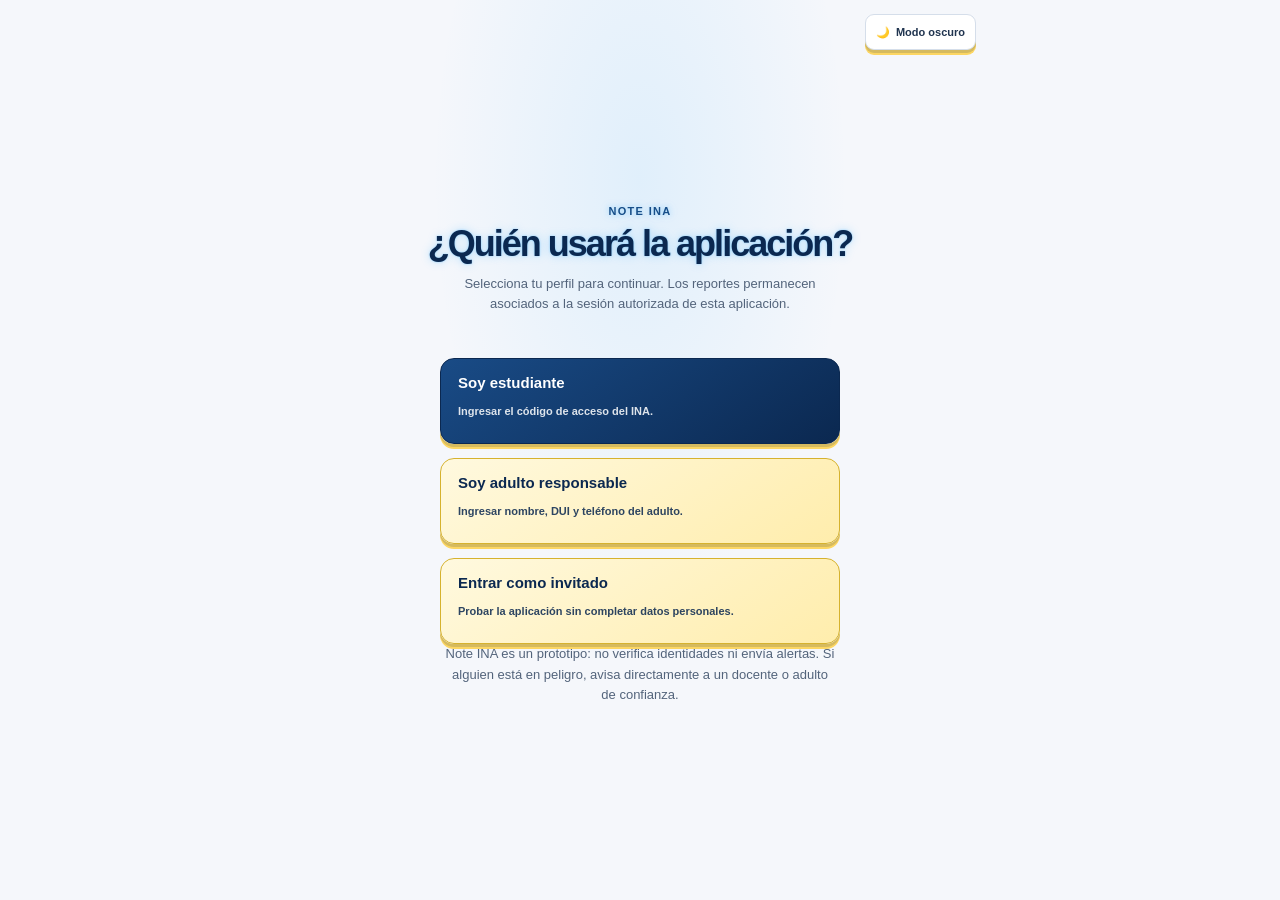
==== commit cc89afec: "Add guest account access Add a local guest profile that requires no personal information and keep st" ====
--- a/index.html
+++ b/index.html
@@ -2367,6 +2367,10 @@
           <strong>Soy adulto responsable</strong>
           <span>Ingresar nombre, DUI y teléfono del adulto.</span>
         </button>
+        <button class="role-choice" type="button" data-select-role="guest">
+          <strong>Entrar como invitado</strong>
+          <span>Probar la aplicación sin completar datos personales.</span>
+        </button>
       </div>
       <p class="role-note">Note INA es un prototipo: no verifica identidades ni envía alertas. Si alguien está en peligro, avisa directamente a un docente o adulto de confianza.</p>
     </main>
@@ -2391,7 +2395,7 @@
         <div class="access-profile-fields" id="student-fields" hidden>
           <div class="access-login-fields" id="student-code-fields" hidden>
             <label class="field-label" id="student-code-label" for="student-access-code">Código de acceso del INA</label>
-            <input id="student-access-code" name="student-access-code" type="password" autocomplete="one-time-code" maxlength="48" pattern="[a-fA-F0-9]{48}" title="Ingresa el código de acceso de 48 caracteres entregado por el INA." hidden>
+            <input id="student-access-code" name="student-access-code" type="password" autocomplete="one-time-code" autocapitalize="characters" inputmode="text" maxlength="48" spellcheck="false" title="Ingresa el código de verificación del INA, por ejemplo 1F 02." hidden>
           </div>
         </div>
         <div class="access-profile-fields" id="adult-fields" hidden>
@@ -2907,10 +2911,10 @@
 function configureAccessForRole(role) {
   activeRole = role;
   const isAdult = role === "adult";
-  const hasAnonymousCloudSession = Boolean(window.INACloud?.session?.user?.is_anonymous);
-  const studentCodeRequired = !isAdult && Boolean(window.INACloud?.configured) && !hasAnonymousCloudSession;
+  const isGuest = role === "guest";
+  const studentCodeRequired = !isAdult && !isGuest && Boolean(window.INACloud?.configured);
   const adultEmailRequired = isAdult && Boolean(window.INACloud?.configured);
-  studentFields.hidden = isAdult;
+  studentFields.hidden = isAdult || isGuest;
   adultFields.hidden = !isAdult;
   document.querySelector("#student-code-fields").hidden = !studentCodeRequired;
   document.querySelector("#adult-login-fields").hidden = !adultEmailRequired;
@@ -2926,25 +2930,34 @@
   }
   adultEmailField.required = adultEmailRequired;
   adultEmailField.disabled = !adultEmailRequired;
-  if (isAdult) studentCodeField.value = "";
-  document.querySelector("#access-title").textContent = isAdult
-    ? "Datos del adulto responsable"
-    : "Acceso de estudiante";
-  document.querySelector("#access-description").textContent = isAdult
-    ? "Completa el nombre, DUI y teléfono del adulto responsable."
-    : window.INACloud?.configured
-      ? "Ingresa el código de acceso de un solo uso entregado por el INA."
-      : "Ingresa para probar la aplicación. En este modo, los reportes solo se guardan en este dispositivo.";
-  document.querySelector("#access-hint").textContent = isAdult
-    ? (window.INACloud?.configured
-      ? "El correo autorizado es necesario para recibir el enlace seguro. El nombre, DUI y teléfono no se guardan ni se envían a Supabase."
-      : "El prototipo no verifica identidades. El nombre, DUI y teléfono no se guardan ni se adjuntan a reportes.")
-    : (window.INACloud?.configured
-      ? "El código de un solo uso autoriza esta sesión y no se guarda en el reporte."
-      : "No se solicitan datos personales en este modo de demostración local.");
-  document.querySelector("#access-submit").innerHTML = isAdult
-    ? 'Continuar como adulto responsable <span aria-hidden="true">→</span>'
-    : 'Continuar como estudiante <span aria-hidden="true">→</span>';
+  if (isAdult || isGuest) studentCodeField.value = "";
+  const titleLabel = isGuest
+    ? "Cuenta de invitado"
+    : isAdult
+      ? "Datos del adulto responsable"
+      : "Acceso de estudiante";
+  document.querySelector("#access-title").textContent = titleLabel;
+  document.querySelector("#access-description").textContent = isGuest
+    ? "Continúa en modo invitado para probar la aplicación sin completar ningún dato personal."
+    : isAdult
+      ? "Completa el nombre, DUI y teléfono del adulto responsable."
+      : window.INACloud?.configured
+        ? "Ingresa el código de verificación de un solo uso entregado por el INA."
+        : "Ingresa para probar la aplicación. En este modo, los reportes solo se guardan en este dispositivo.";
+  document.querySelector("#access-hint").textContent = isGuest
+    ? "Esta sesión será local y temporal. No se solicita información personal ni se valida identidad."
+    : isAdult
+      ? (window.INACloud?.configured
+        ? "El correo autorizado es necesario para recibir el enlace seguro. El nombre, DUI y teléfono no se guardan ni se envían a Supabase."
+        : "El prototipo no verifica identidades. El nombre, DUI y teléfono no se guardan ni se adjuntan a reportes.")
+      : (window.INACloud?.configured
+        ? "El código de un solo uso autoriza esta sesión y no se guarda en el reporte."
+        : "No se solicitan datos personales en este modo de demostración local.");
+  document.querySelector("#access-submit").innerHTML = isGuest
+    ? 'Continuar como invitado <span aria-hidden="true">→</span>'
+    : isAdult
+      ? 'Continuar como adulto responsable <span aria-hidden="true">→</span>'
+      : 'Continuar como estudiante <span aria-hidden="true">→</span>';
   try {
     sessionStorage.removeItem(STUDENT_NIE_KEY);
     sessionStorage.removeItem("note-ina.student-name");
@@ -2976,7 +2989,9 @@
   formMessage.classList.remove("is-error");
   document.querySelector("#role-tag").textContent = profile.role === "adult"
     ? "Adulto responsable"
-    : "Estudiante";
+    : profile.role === "guest"
+      ? "Invitado"
+      : "Estudiante";
   linkedStudentField.hidden = profile.role !== "adult" || !window.INACloud?.configured;
   if (profile.role === "adult" && profile.studentIds?.length) {
     linkedStudentSelect.replaceChildren();
@@ -2990,11 +3005,13 @@
     profile.studentId = linkedStudentSelect.value;
   }
   document.querySelector("#migration-panel").hidden =
-    !window.INACloud?.configured || profile.role === "adult";
+    !window.INACloud?.configured || profile.role === "adult" || profile.role === "guest";
   document.querySelector("#report-scope-note").textContent = window.INACloud?.configured
     ? (profile.role === "adult"
       ? "Tus reportes quedan asociados únicamente a estudiantes vinculados por el INA. El historial completo solo está disponible para docentes autorizados."
-      : "Solo tú puedes consultar tus reportes diarios. El historial en la nube está disponible para docentes autorizados por el instituto.")
+      : profile.role === "guest"
+        ? "Estás usando un acceso invitado. Los reportes solo se guardan en este dispositivo y no se verifican con la cuenta institucional."
+        : "Solo tú puedes consultar tus reportes diarios. El historial en la nube está disponible para docentes autorizados por el instituto.")
     : "Esta lista muestra solo los reportes de hoy; mañana se inicia un día nuevo. Los reportes anteriores, con fecha y fotos, permanecen archivados en este dispositivo.";
   renderReports();
 }
@@ -3389,17 +3406,25 @@
   accessMessage.textContent = "";
   accessMessage.classList.remove("is-error");
   if (!activeRole) {
-    accessMessage.textContent = "Selecciona primero si eres estudiante o adulto responsable.";
+    accessMessage.textContent = "Selecciona primero si eres estudiante, invitado o adulto responsable.";
     accessMessage.classList.add("is-error");
     return;
   }
 
   const isAdult = activeRole === "adult";
+  const isGuest = activeRole === "guest";
   const adultNameField = document.querySelector("#adult-name");
   const adultDuiField = document.querySelector("#adult-dui");
   const adultPhoneField = document.querySelector("#adult-phone");
-  if (!isAdult && studentCodeField.required && !studentCodeField.value.trim()) {
-    accessMessage.textContent = "No necesitas el NIE. Para proteger los reportes, solicita el código único de acceso a la administración del INA.";
+  if (!isAdult && !isGuest && studentCodeField.required && !studentCodeField.value.trim()) {
+    accessMessage.textContent = "Ingresa el código de verificación de un solo uso entregado por el INA, por ejemplo 1F 02.";
+    accessMessage.classList.add("is-error");
+    studentCodeField.focus();
+    return;
+  }
+  const accessCode = studentCodeField.value.replace(/\s+/g, "").toLowerCase();
+  if (!isAdult && !isGuest && studentCodeField.required && !/^(?:[a-f0-9]{4}|[a-f0-9]{48})$/.test(accessCode)) {
+    accessMessage.textContent = "Ingresa el código completo entregado por el INA, por ejemplo 1F 02.";
     accessMessage.classList.add("is-error");
     studentCodeField.focus();
     return;
@@ -3445,22 +3470,28 @@
         adultFields.querySelectorAll("input").forEach((input) => { input.value = ""; });
         return;
       }
+      if (isGuest) {
+        accessMessage.textContent = "Acceso invitado activado. Puedes probar la aplicación sin enviar datos personales.";
+        showApp({ role: activeRole });
+        return;
+      }
 
       const user = await window.INACloud.signInAnonymously();
-      const accessCode = studentCodeField.value.trim();
       await window.INACloud.registerAnonymousStudent(accessCode);
       studentCodeField.value = "";
       showApp({ role: activeRole, studentId: user.id });
     } catch (error) {
       studentCodeField.value = "";
-      if (!isAdult && window.INACloud?.configured) {
+      if (!isAdult && !isGuest && window.INACloud?.configured) {
         studentCodeField.required = true;
         studentCodeField.hidden = false;
         document.querySelector("#student-code-label").hidden = false;
       }
       accessMessage.textContent = isAdult
         ? "No se pudo solicitar el enlace. Comprueba que el correo pertenezca a una cuenta invitada por el INA."
-        : "No se pudo autorizar la sesión. Verifica el código de un solo uso con el INA o inténtalo de nuevo.";
+        : isGuest
+          ? "No se pudo iniciar la sesión de invitado en este navegador. Inténtalo otra vez."
+          : "No se pudo autorizar la sesión. Comprueba que el código del INA esté vigente y no se haya usado antes.";
       accessMessage.classList.add("is-error");
       console.error("No se pudo iniciar el acceso protegido a reportes:", error);
     } finally {
